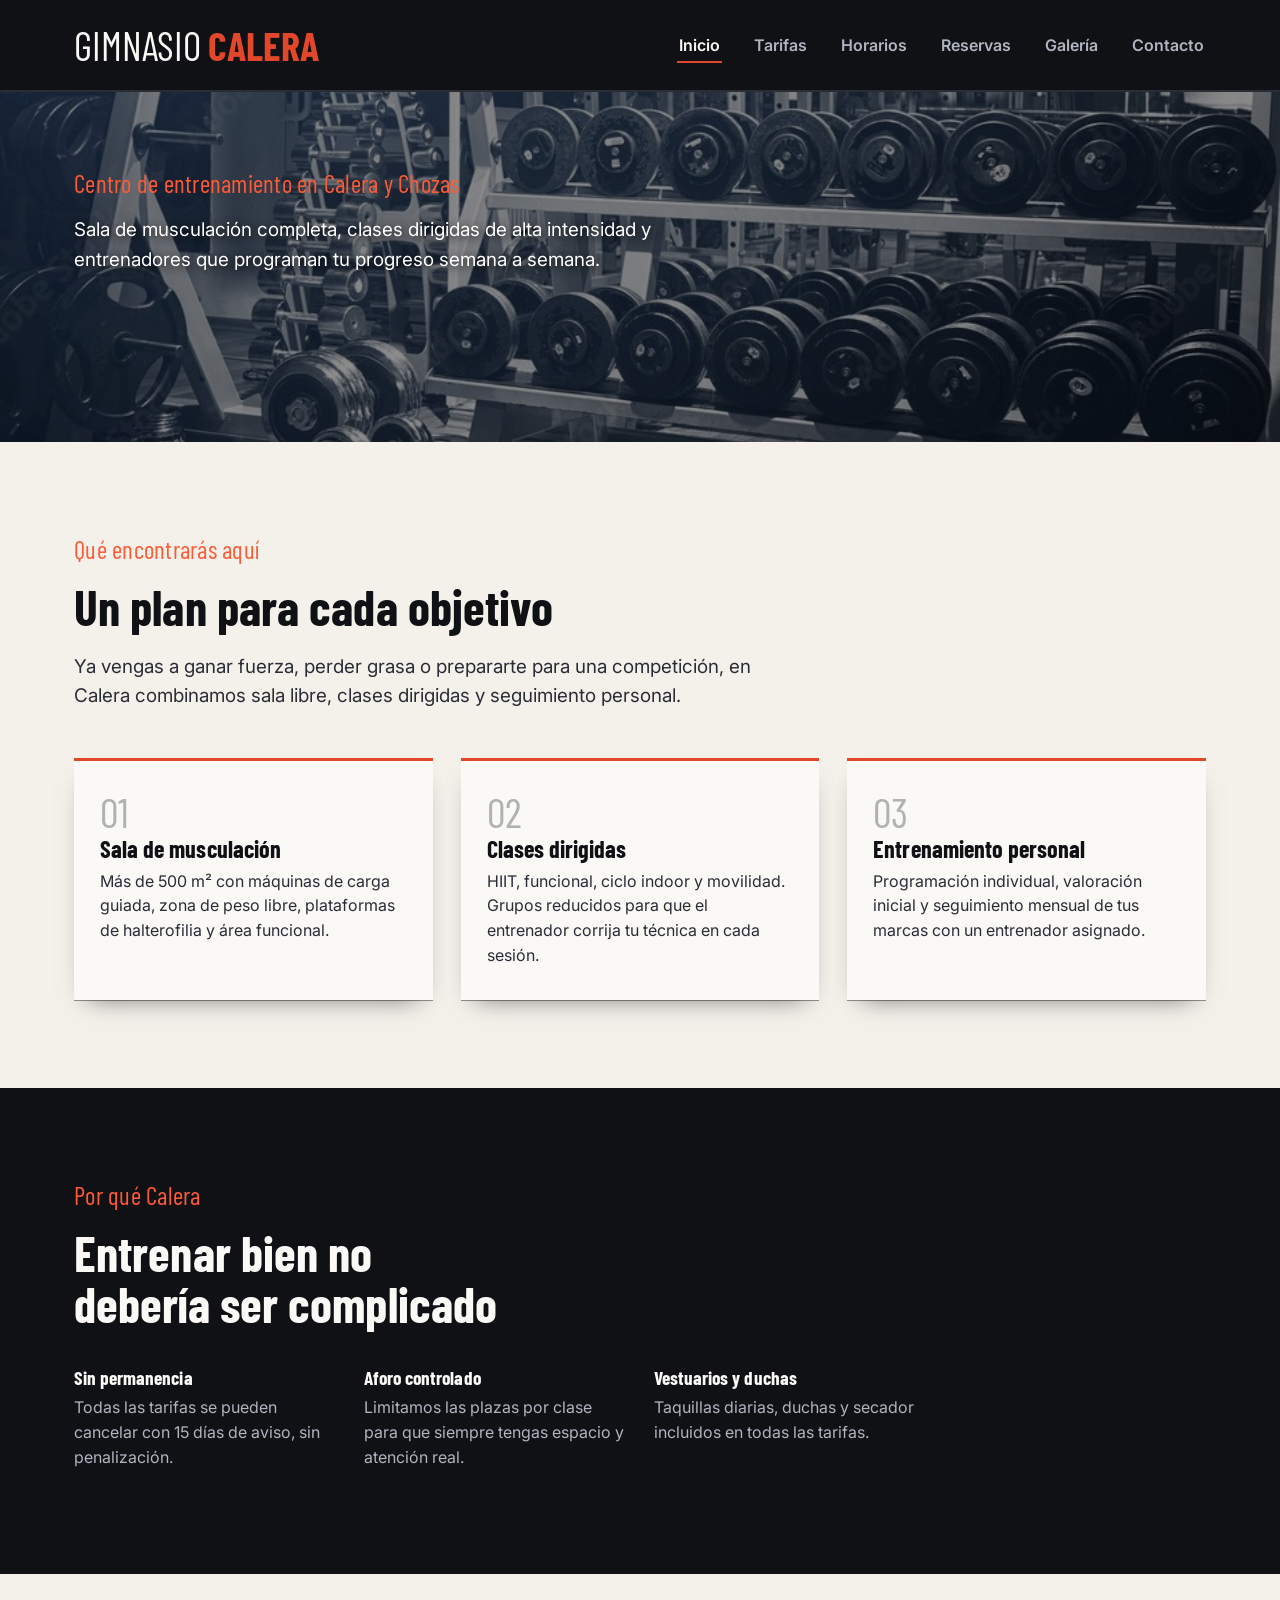
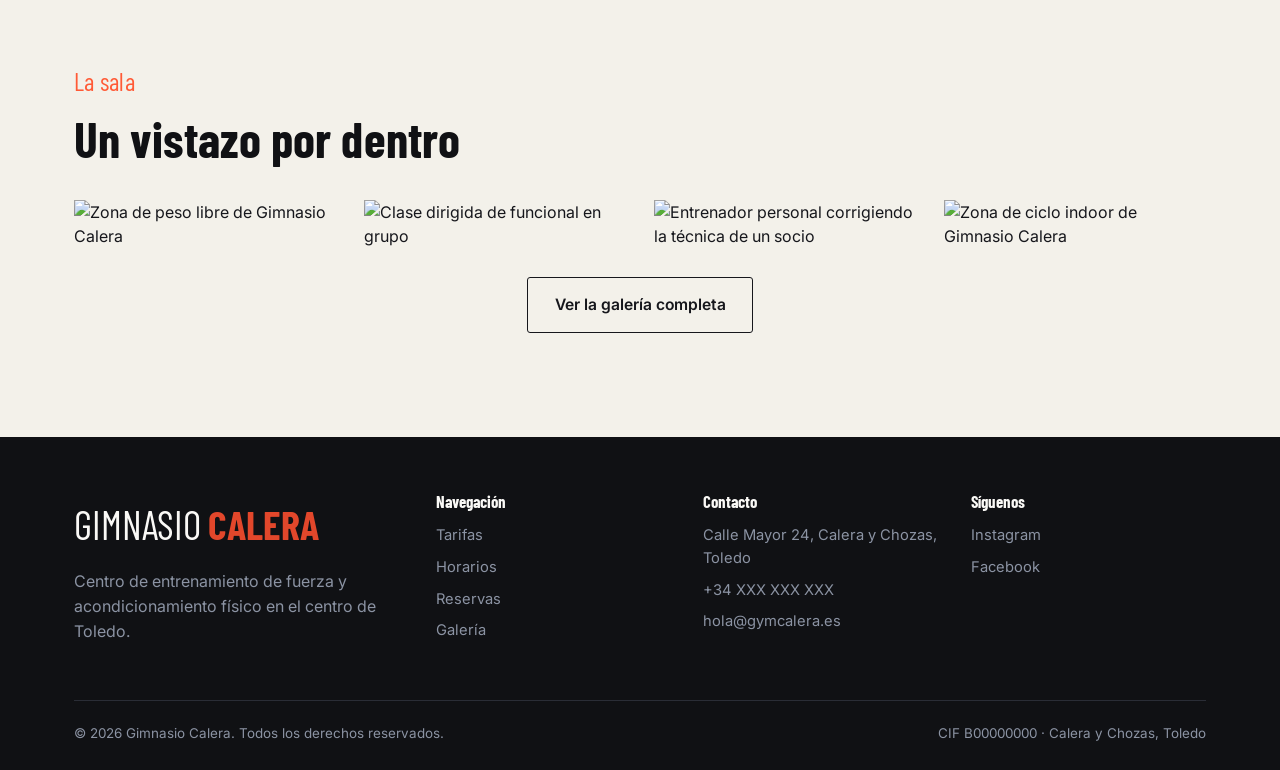
==== index.html @ 3c45aca8 "Renombrar inicio.html a index.html" ====
<!DOCTYPE html>
<html lang="es">
<head>
<meta charset="UTF-8">
<meta name="viewport" content="width=device-width, initial-scale=1.0">
<title>Gimnasio Calera Toledo</title>
<meta name="description" content="Gimnasio Calera es un centro de entrenamiento de fuerza en Toledo con clases dirigidas, sala de musculación completa y entrenadores personales. Primera clase gratis.">
<link rel="canonical" href="https://www.gymcalera.es/">

<meta property="og:type" content="website">
<meta property="og:title" content="Gimnasio Calera Toledo | Entrenamiento de fuerza y rendimiento">
<meta property="og:description" content="Sala de musculación, clases dirigidas y entrenamiento personal en el centro de Toledo. Reserva tu primera clase gratuita.">
<meta property="og:url" content="https://www.gymcalera.es/">
<meta property="og:image" content="https://www.gymcalera.es/assets/img/og-cover.jpg">
<meta property="og:locale" content="es_ES">
<meta name="twitter:card" content="summary_large_image">

<link rel="icon" href="data:image/svg+xml,<svg xmlns=%22http://www.w3.org/2000/svg%22 viewBox=%220 0 100 100%22><rect width=%22100%22 height=%22100%22 fill=%22%23101114%22/><text x=%2250%22 y=%2268%22 font-size=%2260%22 fill=%22%23e2472b%22 text-anchor=%22middle%22 font-family=%22Arial%22>C</text></svg>">

<link rel="preconnect" href="https://fonts.googleapis.com">
<link rel="preconnect" href="https://fonts.gstatic.com" crossorigin>
<link href="https://fonts.googleapis.com/css2?family=Barlow+Condensed:wght@500;600;700&family=Inter:wght@400;500;600;700&display=swap" rel="stylesheet">
<link rel="stylesheet" href="assets/css/style.css">

<script type="application/ld+json">
{
  "@context": "https://schema.org",
  "@type": "ExerciseGym",
  "name": "Gimnasio Calera",
  "image": "https://www.gymcalera.es/assets/img/og-cover.jpg",
  "url": "https://www.gymcalera.es/",
  "telephone": "+34600123456",
  "priceRange": "€€",
  "address": {
    "@type": "PostalAddress",
    "streetAddress": "Calle Mayor 24",
    "addressLocality": "Calera y Chozas",
    "addressRegion": "Toledo",
    "postalCode": "50300",
    "addressCountry": "ES"
  },
  "openingHoursSpecification": [
    { "@type": "OpeningHoursSpecification", "dayOfWeek": ["Monday","Tuesday","Wednesday","Thursday","Friday"], "opens": "07:00", "closes": "22:30" },
    { "@type": "OpeningHoursSpecification", "dayOfWeek": "Saturday", "opens": "09:00", "closes": "14:00" }
  ],
  "sameAs": [
    "https://www.instagram.com/gymcalera",
    "https://www.facebook.com/gymcalera"
  ]
}
</script>
</head>
<body>
<a class="skip-link" href="#main">Saltar al contenido</a>

<header class="site-header">
  <nav class="nav container" aria-label="Navegación principal">
    <a class="brand" href="index.html">GIMNASIO <strong>CALERA</strong></a>
    <ul class="nav-links">
      <li><a href="index.html" aria-current="page">Inicio</a></li>
      <li><a href="tarifas.html">Tarifas</a></li>
      <li><a href="horarios.html">Horarios</a></li>
      <li><a href="reservar.html">Reservas</a></li>
      <li><a href="galeria.html">Galería</a></li>
      <li><a href="contacto.html">Contacto</a></li>
    </ul>
    
  </nav>
</header>

<main id="main">

  <section class="hero">
    <div class="container">
      <div class="hero-copy">
        <span class="kicker">Centro de entrenamiento en Calera y Chozas</span>
        <p class="lede">Sala de musculación completa, clases dirigidas de alta intensidad y entrenadores que programan tu progreso semana a semana.</p>
    </div>
  </section>

  <section class="section section--bone">
    <div class="container">
      <span class="kicker">Qué encontrarás aquí</span>
      <h2>Un plan para cada objetivo</h2>
      <p class="lede" style="margin-bottom: 48px;">Ya vengas a ganar fuerza, perder grasa o prepararte para una competición, en Calera combinamos sala libre, clases dirigidas y seguimiento personal.</p>
      <div class="grid grid--3">
        <article class="service">
          <div class="num">01</div>
          <h3>Sala de musculación</h3>
          <p>Más de 500 m² con máquinas de carga guiada, zona de peso libre, plataformas de halterofilia y área funcional.</p>
        </article>
        <article class="service">
          <div class="num">02</div>
          <h3>Clases dirigidas</h3>
          <p>HIIT, funcional, ciclo indoor y movilidad. Grupos reducidos para que el entrenador corrija tu técnica en cada sesión.</p>
        </article>
        <article class="service">
          <div class="num">03</div>
          <h3>Entrenamiento personal</h3>
          <p>Programación individual, valoración inicial y seguimiento mensual de tus marcas con un entrenador asignado.</p>
        </article>
      </div>
    </div>
  </section>

  <section class="section section--dark">
    <div class="container">
      <span class="kicker">Por qué Calera</span>
      <h2 style="max-width: 20ch;">Entrenar bien no debería ser complicado</h2>
      <div class="grid grid--4" style="margin-top:40px;">
        <div>
          <h3 style="font-size:1.2rem;">Sin permanencia</h3>
          <p>Todas las tarifas se pueden cancelar con 15 días de aviso, sin penalización.</p>
        </div>
        <div>
          <h3 style="font-size:1.2rem;">Aforo controlado</h3>
          <p>Limitamos las plazas por clase para que siempre tengas espacio y atención real.</p>
        </div>
        <div>
          <h3 style="font-size:1.2rem;">Vestuarios y duchas</h3>
          <p>Taquillas diarias, duchas y secador incluidos en todas las tarifas.</p>
        </div>
      </div>
    </div>
  </section>

  <section class="section section--bone">
    <div class="container">
      <span class="kicker">La sala</span>
      <h2>Un vistazo por dentro</h2>
      <div class="grid grid--4" style="margin-top:36px;">
        <img src="https://picsum.photos/seed/calera-1/500/500" alt="Zona de peso libre de Gimnasio Calera" loading="lazy">
        <img src="https://picsum.photos/seed/calera-2/500/500" alt="Clase dirigida de funcional en grupo" loading="lazy">
        <img src="https://picsum.photos/seed/calera-3/500/500" alt="Entrenador personal corrigiendo la técnica de un socio" loading="lazy">
        <img src="https://picsum.photos/seed/calera-4/500/500" alt="Zona de ciclo indoor de Gimnasio Calera" loading="lazy">
      </div>
      <p class="center" style="margin-top:28px;"><a class="btn btn--outline" href="galeria.html">Ver la galería completa</a></p>
    </div>
  </section>

</main>

<footer class="site-footer">
  <div class="container">
    <div class="footer-grid">
      <div>
        <a class="brand" href="index.html">GIMNASIO <strong>CALERA</strong></a>
        <p style="margin-top:14px; max-width:32ch;">Centro de entrenamiento de fuerza y acondicionamiento físico en el centro de Toledo.</p>
      </div>
      <div>
        <h4>Navegación</h4>
        <ul>
          <li><a href="tarifas.html">Tarifas</a></li>
          <li><a href="horarios.html">Horarios</a></li>
          <li><a href="reservar.html">Reservas</a></li>
          <li><a href="galeria.html">Galería</a></li>
        </ul>
      </div>
      <div>
        <h4>Contacto</h4>
        <ul>
          <li>Calle Mayor 24, Calera y Chozas, Toledo</li>
          <li>+34 XXX XXX XXX</li>
          <li>hola@gymcalera.es</li>
        </ul>
      </div>
      <div>
        <h4>Síguenos</h4>
        <ul>
          <li><a href="https://www.instagram.com/gymcalera">Instagram</a></li>
          <li><a href="https://www.facebook.com/gymcalera">Facebook</a></li>
        </ul>
      </div>
    </div>
    <div class="footer-bottom">
      <span>© <span data-year>2026</span> Gimnasio Calera. Todos los derechos reservados.</span>
      <span>CIF B00000000 · Calera y Chozas, Toledo</span>
    </div>
  </div>
</footer>

<script src="assets/js/main.js"></script>
</body>
</html>
---- assets/css/style.css ----
/* ============================================================
   FORJA GYM — sistema de diseño
   Paleta: grafito + hueso + rojo-ardiente (acento único)
   Tipografía: Barlow Condensed (titulares) + Inter (cuerpo)
   ============================================================ */

:root{
  --graphite-950: #101114;
  --graphite-900: #16171c;
  --graphite-800: #1e2027;
  --graphite-700: #2a2d36;
  --graphite-600: #3a3e4a;
  --steel-400: #8b93a3;
  --steel-300: #aeb4c0;
  --bone-100: #f3f1ea;
  --bone-050: #faf9f6;
  --ember-500: #e2472b;
  --ember-600: #c93a20;
  --ember-100: #ffe4dc;

  --font-display: "Barlow Condensed", "Arial Narrow", sans-serif;
  --font-body: "Inter", -apple-system, BlinkMacSystemFont, "Segoe UI", sans-serif;

  --maxw: 1180px;
  --radius-sm: 3px;
  --radius-md: 6px;

  --shadow-card: 0 1px 0 rgba(0,0,0,.4), 0 12px 24px -14px rgba(0,0,0,.55);
}

*, *::before, *::after{ box-sizing: border-box; }
html{ scroll-behavior: smooth; }

body{
  margin: 0;
  background: var(--bone-050);
  color: var(--graphite-900);
  font-family: var(--font-body);
  font-size: 16px;
  line-height: 1.55;
  -webkit-font-smoothing: antialiased;
}

img{ max-width: 100%; display: block; }

a{ color: inherit; text-decoration: none; }

h1, h2, h3, h4{
  font-family: var(--font-display);
  font-weight: 700;
  line-height: 1.02;
  margin: 0 0 .4em;
  letter-spacing: .002em;
  color: var(--graphite-950);
}

h1{ font-size: clamp(2.8rem, 7vw, 5.4rem); }
h2{ font-size: clamp(2rem, 4.4vw, 3.1rem); }
h3{ font-size: 1.5rem; }

p{ margin: 0 0 1em; max-width: 62ch; }

.container{
  max-width: var(--maxw);
  margin-inline: auto;
  padding-inline: 24px;
}

.section{ padding: 88px 0; }
.section--tight{ padding: 56px 0; }
.section--dark{ background: var(--graphite-950); color: var(--bone-100); }
.section--dark h2, .section--dark h3{ color: var(--bone-050); }
.section--dark p{ color: var(--steel-300); }
.section--bone{ background: var(--bone-100); }

.kicker{
  display: block;
  font-family: var(--font-display);
  font-size: 1.05rem;
  color: var(--ember-500);
  margin-bottom: .5em;
  letter-spacing: .01em;
}

.lede{
  font-size: 1.18rem;
  color: var(--graphite-700);
  max-width: 58ch;
}
.section--dark .lede{ color: var(--steel-300); }

/* ---------- Botones ---------- */
.btn{
  display: inline-flex;
  align-items: center;
  gap: .5em;
  font-family: var(--font-body);
  font-weight: 600;
  font-size: .98rem;
  padding: .95em 1.7em;
  border-radius: var(--radius-sm);
  border: 1.5px solid transparent;
  cursor: pointer;
  transition: background-color .15s ease, color .15s ease, border-color .15s ease, transform .1s ease;
}
.btn:active{ transform: translateY(1px); }

.btn--primary{
  background: var(--ember-500);
  color: var(--bone-050);
}
.btn--primary:hover{ background: var(--ember-600); }

.btn--outline{
  background: transparent;
  border-color: currentColor;
  color: inherit;
}
.btn--outline:hover{ background: rgba(255,255,255,.06); }

.section--bone .btn--outline,
body:not(.section--dark) .btn--outline{
  border-color: var(--graphite-900);
}
.section--bone .btn--outline:hover{ background: rgba(16,17,20,.06); }

.btn--block{ width: 100%; justify-content: center; }

/* ---------- Header / nav ---------- */
.site-header{
  position: sticky;
  top: 0;
  z-index: 50;
  background: var(--graphite-950);
  border-bottom: 2px solid var(--graphite-700);
}

.nav{
  display: flex;
  align-items: center;
  justify-content: space-between;
  padding-block: 14px;
}

.brand{
  font-family: var(--font-display);
  font-size: 2.5rem;
  color: var(--bone-050);
  display: flex;
  align-items: baseline;
  gap: .18em;
}
.brand strong{ color: var(--ember-500); }

.nav-links{
  display: flex;
  gap: 30px;
  list-style: none;
  margin: 0;
  padding: 0;
}

.nav-links a{
  color: var(--steel-300);
  font-weight: 600;
  font-size: 1rem;
  padding: 6px 2px;
  border-bottom: 2px solid transparent;
  transition: color .15s ease, border-color .15s ease;
}
.nav-links a:hover,
.nav-links a[aria-current="page"]{
  color: var(--bone-050);
  border-color: var(--ember-500);
}

.nav-cta{ display: flex; align-items: center; gap: 18px; }

.nav-toggle{
  display: none;
  background: none;
  border: none;
  color: var(--bone-050);
  font-size: 1.6rem;
  cursor: pointer;
  padding: 4px 8px;
}

@media (max-width: 860px){
  .nav-toggle{ display: block; }
  .nav-links{
    position: absolute;
    inset-inline: 0;
    top: 100%;
    flex-direction: column;
    background: var(--graphite-950);
    border-bottom: 1px solid var(--graphite-700);
    padding: 10px 24px 24px;
    gap: 4px;
    display: none;
  }
  .nav-links.is-open{ display: flex; }
  .nav-links a{ display: block; padding: 12px 0; border-bottom: 1px solid var(--graphite-800); }
  .nav-cta .btn--outline{ display: none; }
}

/* ---------- Hero ---------- */
.hero{
  background:
    linear-gradient(rgba(0,0,0,.45), rgba(0,0,0,.45)),
    url('../images/sala.jpg');
    background-size: 100% auto;
    background-position: center center;
    background-repeat: no-repeat;
    min-height: 350px;
}

.hero .container{
  display: grid;
  grid-template-columns: 1.15fr .85fr;
  gap: 40px;
  align-items: end;
  padding-top: 72px;
  padding-bottom: 0;
}

.hero-copy{ padding-bottom: 64px; }

.hero-copy .lede{ color: #ffffff; margin-bottom: 1.6em; text-shadow: 2px 2px 8px rgba(0,0,0,0.8);
 }

 .kicker{
  color: #ff5a36;
  font-size: 25px;
}
.hero-actions{ display: flex; gap: 14px; flex-wrap: wrap; margin-bottom: 2.4em; }

.hero-stats{
  display: flex;
  gap: 34px;
  flex-wrap: wrap;
  border-top: 1px solid var(--graphite-700);
  padding-top: 26px;
}
.hero-stat b{
  display: block;
  font-family: var(--font-display);
  font-size: 2.2rem;
  color: var(--ember-500);
  line-height: 1;
}
.hero-stat span{ color: var(--steel-400); font-size: .88rem; }

.hero-media{
  align-self: stretch;
  position: relative;
  min-height: 380px;
}
.hero-media img{
  height: 100%;
  width: 100%;
  object-fit: cover;
  filter: grayscale(.15) contrast(1.05);
}
.hero-media::after{
  content: "";
  position: absolute;
  inset: 0;
  background: linear-gradient(180deg, transparent 55%, var(--graphite-950) 100%);
}

@media (max-width: 900px){
  .hero .container{ grid-template-columns: 1fr; padding-top: 44px; }
  .hero-media{ min-height: 280px; order: -1; }
}

/* ---------- Page hero (páginas internas) ---------- */
.page-hero{
  background: var(--graphite-950);
  color: var(--bone-050);
  padding: 64px 0 48px;
}
.page-hero .lede{ color: var(--steel-300); }
.breadcrumb{
  color: var(--steel-400);
  font-size: .88rem;
  margin-bottom: 18px;
}
.breadcrumb a{ color: var(--steel-300); }
.breadcrumb a:hover{ color: var(--bone-050); }

/* ---------- Grids genéricos ---------- */
.grid{ display: grid; gap: 28px; }
.grid--3{ grid-template-columns: repeat(3, 1fr); }
.grid--2{ grid-template-columns: repeat(2, 1fr); }
.grid--4{ grid-template-columns: repeat(4, 1fr); }

@media (max-width: 900px){
  .grid--3, .grid--4{ grid-template-columns: repeat(2, 1fr); }
}
@media (max-width: 620px){
  .grid--2, .grid--3, .grid--4{ grid-template-columns: 1fr; }
}

/* ---------- Servicios (home) ---------- */
.service{
  border-top: 3px solid var(--ember-500);
  background: var(--bone-050);
  padding: 30px 26px 32px;
  box-shadow: var(--shadow-card);
}
.service h3{ margin-bottom: .3em; }
.service p{ color: var(--graphite-700); margin-bottom: 0; }
.service .num{
  font-family: var(--font-display);
  font-size: 2.6rem;
  color: var(--graphite-700);
  opacity: .35;
  line-height: 1;
  margin-bottom: .1em;
}

/* ---------- Tarifas ---------- */
.plans{ align-items: stretch; }
.plan{
  display: flex;
  flex-direction: column;
  background: var(--bone-050);
  border: 1px solid var(--graphite-700);
  padding: 34px 30px;
  position: relative;
}
.plan--featured{
  background: var(--graphite-950);
  color: var(--bone-050);
  border-color: var(--graphite-950);
}
.plan--featured .plan-price small{ color: var(--steel-300); }
.plan--featured .plan-desc{ color: var(--steel-300); }
.plan--featured ul li{ border-color: var(--graphite-700); }

.plan-flag{
  position: absolute;
  top: 0; right: 30px;
  transform: translateY(-50%);
  background: var(--ember-500);
  color: var(--bone-050);
  font-size: .78rem;
  font-weight: 700;
  padding: 5px 12px;
  border-radius: 2px;
}

.plan-name{ font-family: var(--font-display); font-size: 1.5rem; margin-bottom: .1em; }
.plan-desc{ color: var(--graphite-700); font-size: .94rem; margin-bottom: 1.2em; }

.plan-price{ margin-bottom: 1.4em; }
.plan-price b{ font-family: var(--font-display); font-size: 3rem; line-height: 1; }
.plan-price small{ color: var(--graphite-700); font-size: .95rem; }

.plan ul{ list-style: none; margin: 0 0 2em; padding: 0; flex-grow: 1; }
.plan li{
  padding: 11px 0;
  border-bottom: 1px solid var(--graphite-700);
  font-size: .96rem;
  display: flex;
  gap: .6em;
}
.plan li::before{ content: "+"; color: var(--ember-500); font-weight: 700; }
.plan li.is-off{ opacity: .4; }
.plan li.is-off::before{ content: "–"; color: var(--steel-400); }

.plans-note{
  text-align: center;
  color: var(--graphite-700);
  margin-top: 34px;
  font-size: .95rem;
}

/* ---------- Horarios ---------- */
.timetable-wrap{ overflow-x: auto; box-shadow: var(--shadow-card); }
.timetable{
  width: 100%;
  border-collapse: collapse;
  min-width: 760px;
  background: var(--bone-050);
}
.timetable caption{ text-align: left; padding: 14px 18px; font-weight: 600; }
.timetable th, .timetable td{
  border: 1px solid var(--graphite-700);
  padding: 14px 12px;
  text-align: left;
  font-size: .92rem;
  vertical-align: top;
}
.timetable thead th{
  background: var(--graphite-950);
  color: var(--bone-050);
  font-family: var(--font-display);
  font-size: 1.05rem;
  font-weight: 600;
}
.timetable tbody th{
  background: var(--bone-100);
  font-weight: 700;
  white-space: nowrap;
}
.timetable td b{ display: block; color: var(--graphite-950); }
.timetable td span{ color: var(--graphite-700); font-size: .85rem; }
.timetable td.empty{ color: var(--steel-400); }

.hours-cards{ margin-top: 46px; }
.hours-card{
  background: var(--graphite-950);
  color: var(--bone-100);
  padding: 26px 28px;
}
.hours-card h3{ color: var(--bone-050); font-size: 1.25rem; }
.hours-card ul{ list-style: none; margin: 0; padding: 0; }
.hours-card li{
  display: flex;
  justify-content: space-between;
  padding: 9px 0;
  border-bottom: 1px solid var(--graphite-700);
  font-size: .95rem;
}
.hours-card li:last-child{ border-bottom: none; }

/* ---------- Galería ---------- */
.gallery{
  display: grid;
  grid-template-columns: repeat(4, 1fr);
  grid-auto-rows: 220px;
  gap: 10px;
}
.gallery figure{
  margin: 0;
  position: relative;
  overflow: hidden;
  background: var(--graphite-800);
}
.gallery img{
  width: 100%; height: 100%; object-fit: cover;
  transition: transform .5s ease;
}
.gallery a:hover img{ transform: scale(1.06); }
.gallery figcaption{
  position: absolute; left: 0; right: 0; bottom: 0;
  padding: 10px 12px;
  font-size: .82rem;
  color: var(--bone-050);
  background: linear-gradient(0deg, rgba(16,17,20,.85), transparent);
}
.gallery .span-2{ grid-column: span 2; }
.gallery .span-2r{ grid-row: span 2; }

@media (max-width: 900px){
  .gallery{ grid-template-columns: repeat(2, 1fr); }
  .gallery .span-2{ grid-column: span 2; }
}
@media (max-width: 560px){
  .gallery{ grid-template-columns: 1fr; grid-auto-rows: 240px; }
  .gallery .span-2{ grid-column: span 1; }
}

.lightbox{
  position: fixed; inset: 0;
  background: rgba(16,17,20,.94);
  display: none;
  align-items: center;
  justify-content: center;
  z-index: 200;
  padding: 40px;
}
.lightbox.is-open{ display: flex; }
.lightbox img{ max-height: 86vh; max-width: 100%; box-shadow: 0 30px 60px rgba(0,0,0,.5); }
.lightbox-caption{ position: absolute; bottom: 26px; left: 0; right: 0; text-align: center; color: var(--bone-100); font-size: .95rem; }
.lightbox-close{
  position: absolute; top: 22px; right: 28px;
  background: none; border: 1.5px solid var(--bone-100);
  color: var(--bone-100); width: 42px; height: 42px;
  border-radius: 50%; font-size: 1.3rem; cursor: pointer;
}

/* ---------- Formulario de contacto ---------- */
.contact-layout{
  display: grid;
  grid-template-columns: 1fr 1fr;
  gap: 50px;
  align-items: start;
}
@media (max-width: 860px){ .contact-layout{ grid-template-columns: 1fr; } }

.field{ margin-bottom: 20px; }
.field label{
  display: block;
  font-weight: 600;
  font-size: .92rem;
  margin-bottom: 6px;
}
.field input,
.field select,
.field textarea{
  width: 100%;
  padding: .85em 1em;
  font-family: var(--font-body);
  font-size: .98rem;
  border: 1.5px solid var(--graphite-700);
  border-radius: var(--radius-sm);
  background: var(--bone-050);
  color: var(--graphite-950);
}
.field input:focus,
.field select:focus,
.field textarea:focus{
  outline: none;
  border-color: var(--ember-500);
  box-shadow: 0 0 0 3px var(--ember-100);
}
.field textarea{ resize: vertical; min-height: 130px; }
.field-row{ display: grid; grid-template-columns: 1fr 1fr; gap: 16px; }
@media (max-width: 520px){ .field-row{ grid-template-columns: 1fr; } }
.field-error{ color: var(--ember-600); font-size: .82rem; margin-top: 4px; display: none; }
.field.has-error input,
.field.has-error textarea,
.field.has-error select{ border-color: var(--ember-600); }
.field.has-error .field-error{ display: block; }

.form-status{
  margin-top: 18px;
  padding: 14px 16px;
  border-radius: var(--radius-sm);
  font-size: .92rem;
  display: none;
}
.form-status.is-success{ display: block; background: #e6f4ea; color: #1e5c33; }
.form-status.is-error{ display: block; background: var(--ember-100); color: var(--ember-600); }

.contact-info{
  background: var(--graphite-950);
  color: var(--bone-100);
  padding: 34px 32px;
}
.contact-info h3{ color: var(--bone-050); }
.contact-info ul{ list-style: none; margin: 0 0 26px; padding: 0; }
.contact-info li{ padding: 10px 0; border-bottom: 1px solid var(--graphite-700); font-size: .95rem; }
.contact-info li:last-child{ border-bottom: none; }
.contact-info li b{ display: block; color: var(--bone-050); font-size: .82rem; text-transform: uppercase; letter-spacing: .04em; margin-bottom: 2px; }
.map-frame{ border: 0; width: 100%; height: 220px; filter: grayscale(.3) contrast(1.05); }

/* ---------- CTA banda final ---------- */
.cta-band{
  background: var(--ember-500);
  color: var(--bone-050);
  text-align: center;
}
.cta-band h2{ color: var(--bone-050); }
.cta-band .lede{ color: rgba(255,255,255,.9); margin-inline: auto; }
.cta-band .btn--outline{ border-color: var(--bone-050); }
.cta-band .btn--outline:hover{ background: rgba(255,255,255,.15); }

/* ---------- Footer ---------- */
.site-footer{
  background: var(--graphite-950);
  color: var(--steel-400);
  padding: 56px 0 26px;
}
.footer-grid{
  display: grid;
  grid-template-columns: 1.4fr 1fr 1fr 1fr;
  gap: 32px;
  margin-bottom: 40px;
}
@media (max-width: 780px){ .footer-grid{ grid-template-columns: repeat(2, 1fr); } }
.footer-grid h4{ color: var(--bone-050); font-size: 1.05rem; margin-bottom: .8em; }
.footer-grid ul{ list-style: none; margin: 0; padding: 0; }
.footer-grid li{ margin-bottom: 9px; font-size: .92rem; }
.footer-grid a:hover{ color: var(--bone-050); }
.footer-bottom{
  border-top: 1px solid var(--graphite-700);
  padding-top: 22px;
  display: flex;
  justify-content: space-between;
  flex-wrap: wrap;
  gap: 10px;
  font-size: .84rem;
}

/* ---------- Utilidades ---------- */
.center{ text-align: center; margin-inline: auto; }
.mb-0{ margin-bottom: 0; }
.visually-hidden{
  position: absolute; width: 1px; height: 1px;
  overflow: hidden; clip: rect(0 0 0 0); white-space: nowrap;
}
.skip-link{
  position: absolute; left: 10px; top: -50px;
  background: var(--ember-500); color: var(--bone-050);
  padding: 10px 16px; z-index: 999; transition: top .15s ease;
}
.skip-link:focus{ top: 10px; }

@media (prefers-reduced-motion: reduce){
  *{ animation: none !important; transition: none !important; scroll-behavior: auto !important; }
}

:focus-visible{ outline: 3px solid var(--ember-500); outline-offset: 2px; }
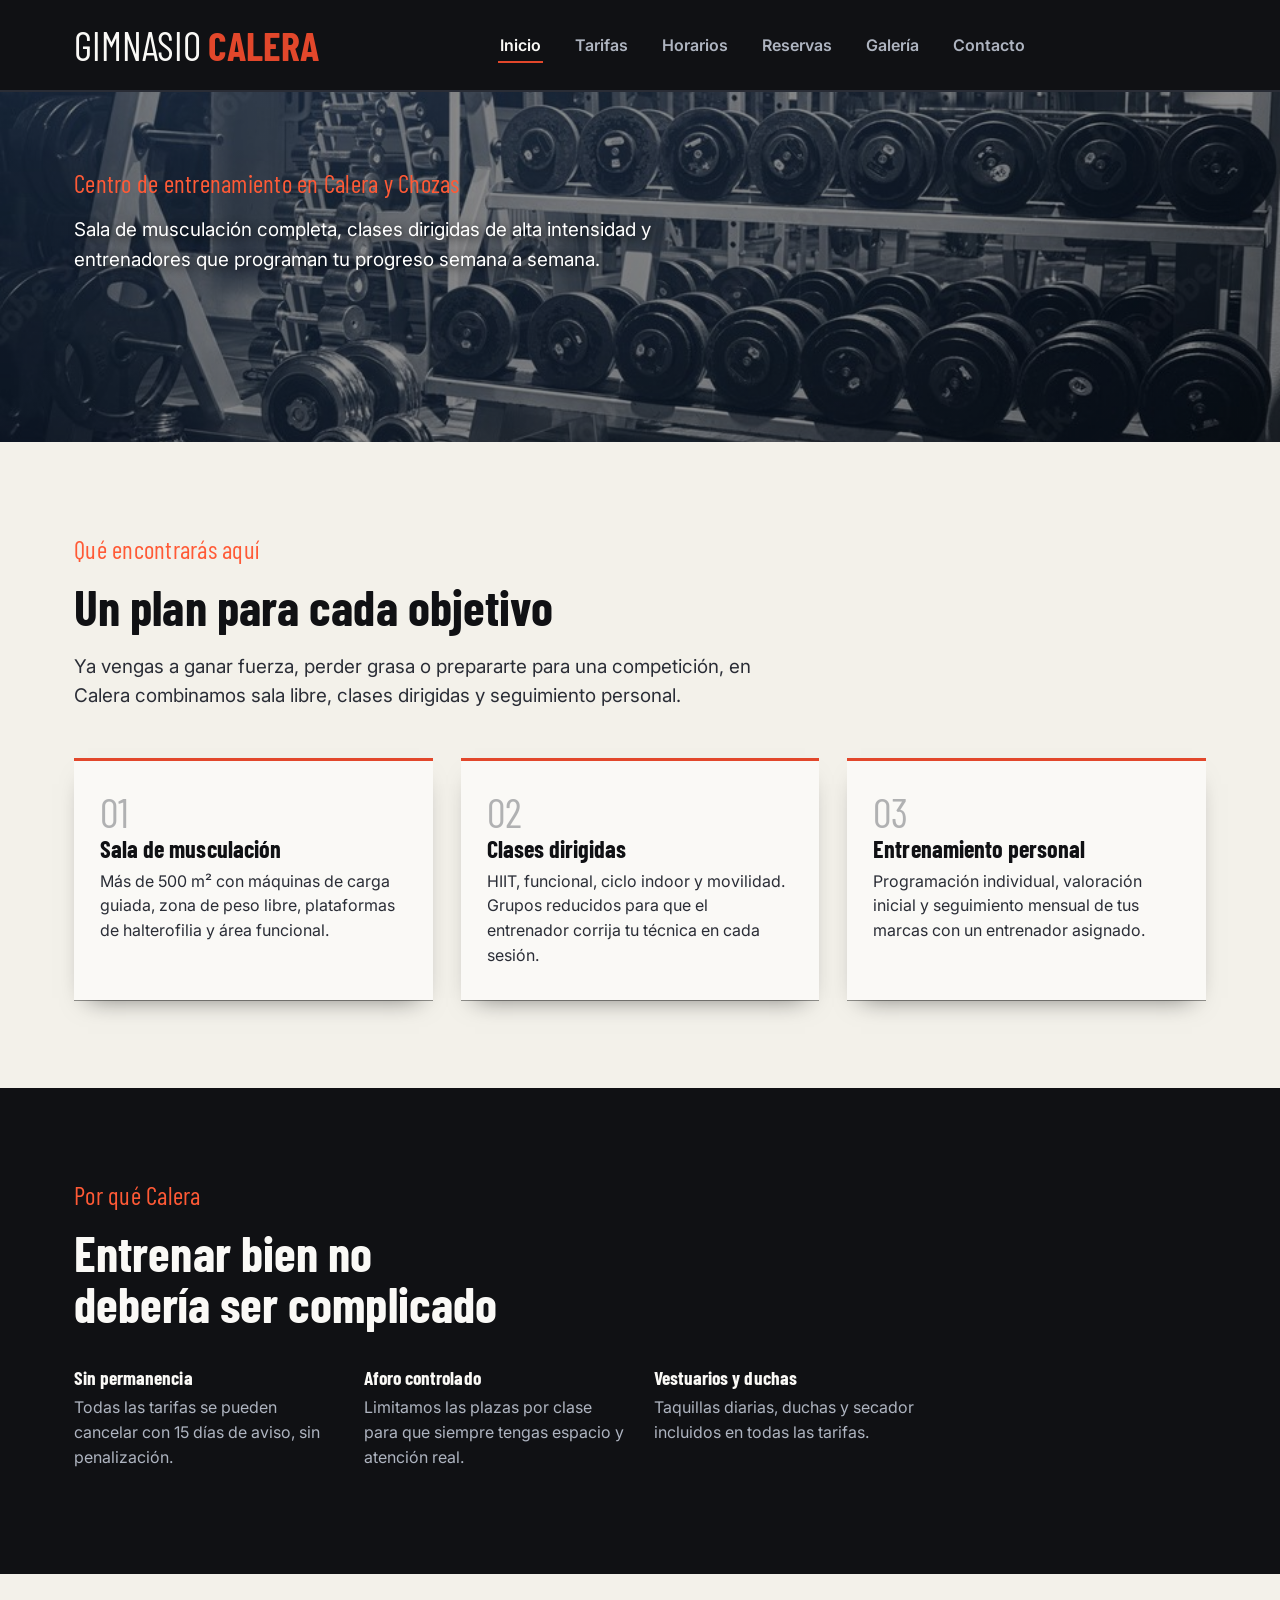
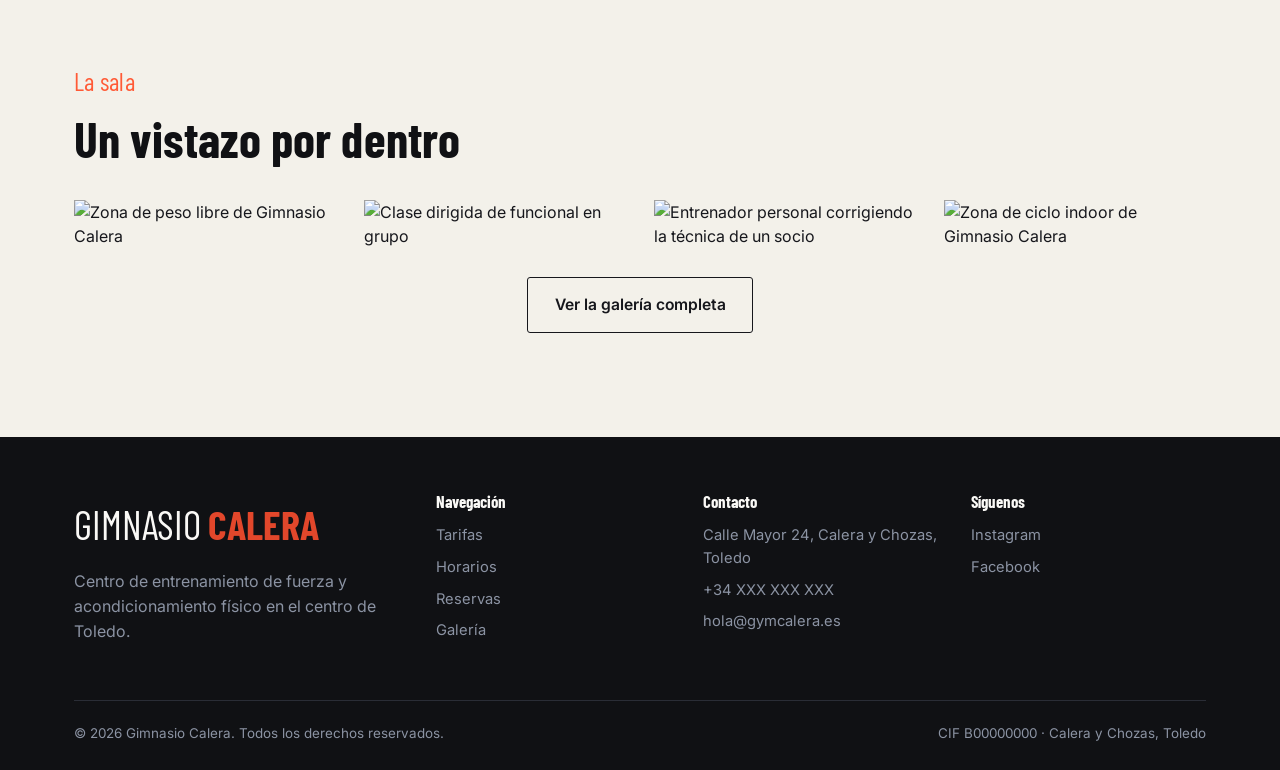
==== commit 51b0995b: "Actualización de mi web local" ====
--- a/index.html
+++ b/index.html
@@ -64,7 +64,9 @@
       <li><a href="galeria.html">Galería</a></li>
       <li><a href="contacto.html">Contacto</a></li>
     </ul>
-    
+   <div class="nav-cta">
+      <button class="nav-toggle" aria-label="Abrir menú" aria-expanded="false">☰</button>
+    </div>  
   </nav>
 </header>
 
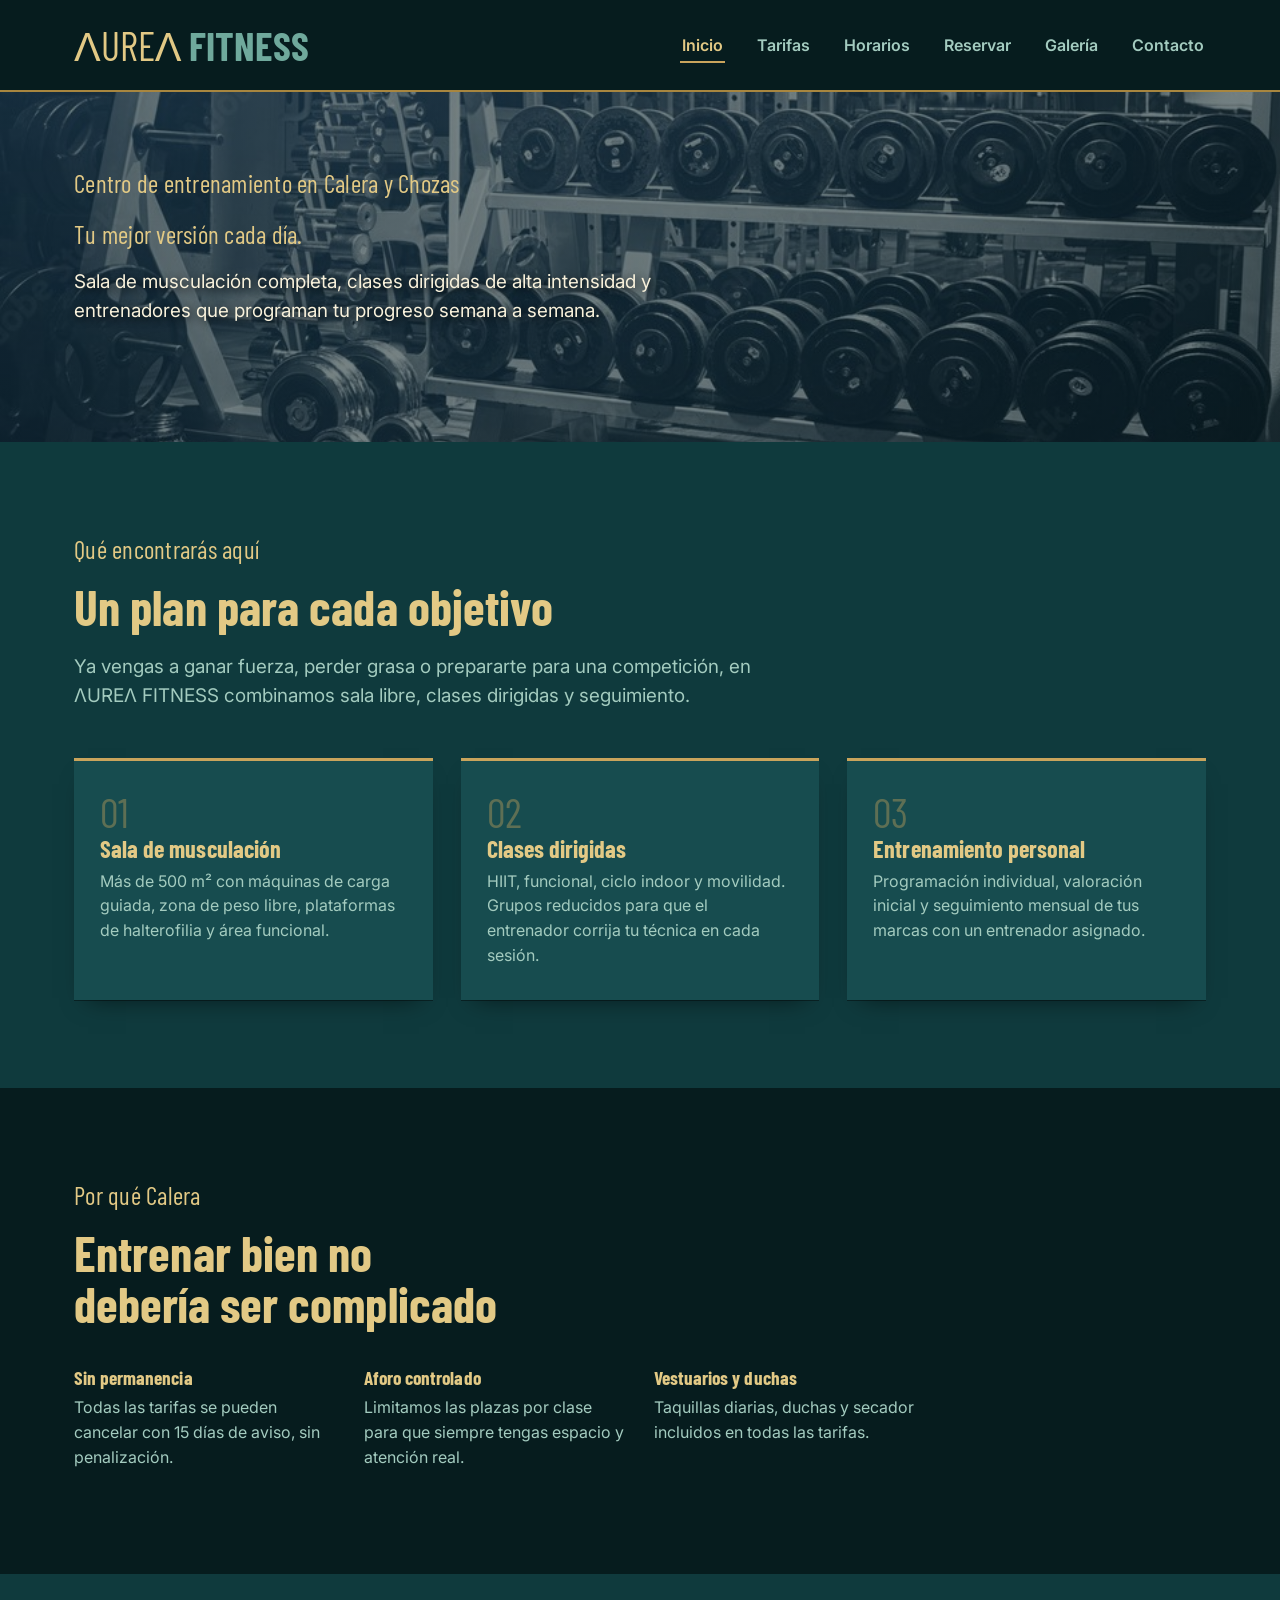
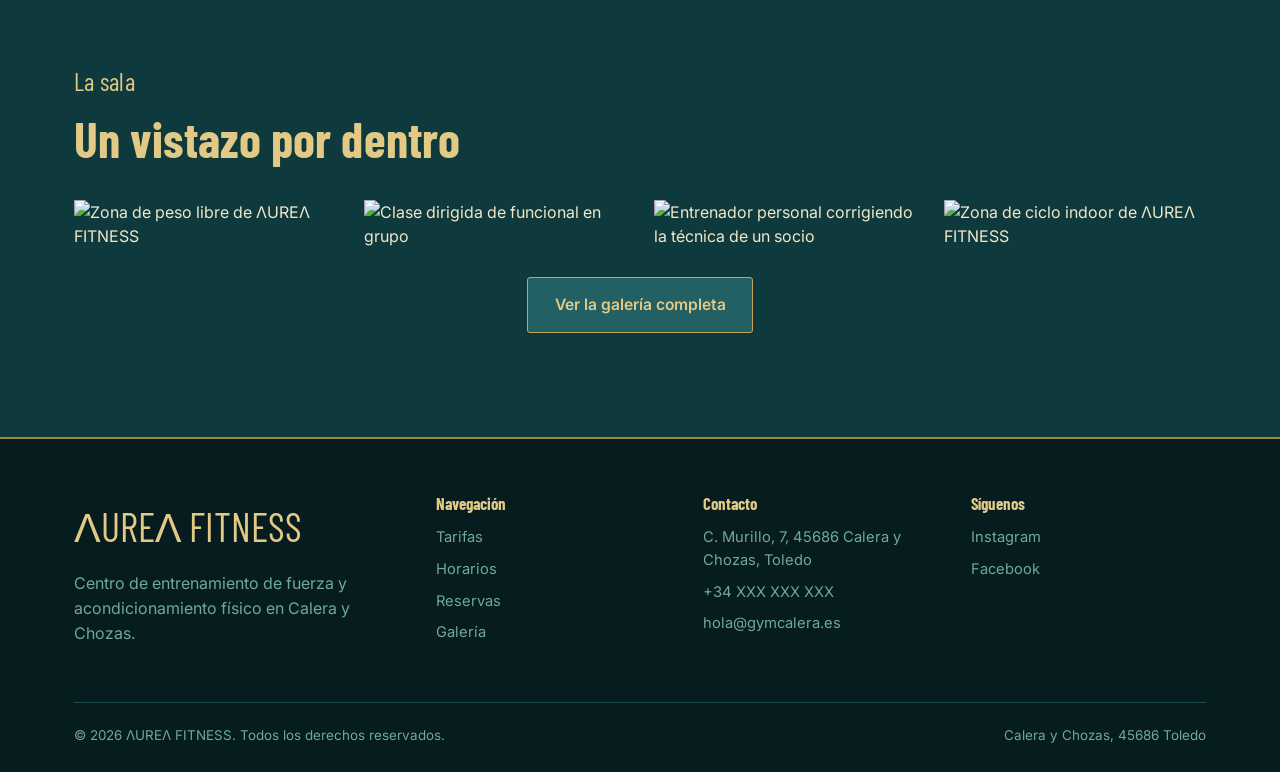
==== commit 7129df02: "Actualización completa de la web" ====
--- a/index.html
+++ b/index.html
@@ -3,13 +3,13 @@
 <head>
 <meta charset="UTF-8">
 <meta name="viewport" content="width=device-width, initial-scale=1.0">
-<title>Gimnasio Calera Toledo</title>
-<meta name="description" content="Gimnasio Calera es un centro de entrenamiento de fuerza en Toledo con clases dirigidas, sala de musculación completa y entrenadores personales. Primera clase gratis.">
+<title>AUREA FITNESS</title>
+<meta name="description" content="ΛUREΛ FITNESS es un centro de entrenamiento de fuerza en Toledo con clases dirigidas, sala de musculación completa y entrenadores personales.">
 <link rel="canonical" href="https://www.gymcalera.es/">
 
 <meta property="og:type" content="website">
-<meta property="og:title" content="Gimnasio Calera Toledo | Entrenamiento de fuerza y rendimiento">
-<meta property="og:description" content="Sala de musculación, clases dirigidas y entrenamiento personal en el centro de Toledo. Reserva tu primera clase gratuita.">
+<meta property="og:title" content="ΛUREΛ FITNESS Toledo | Entrenamiento de fuerza y rendimiento">
+<meta property="og:description" content="Sala de musculación, clases dirigidas y entrenamiento personal en el centro de Toledo.">
 <meta property="og:url" content="https://www.gymcalera.es/">
 <meta property="og:image" content="https://www.gymcalera.es/assets/img/og-cover.jpg">
 <meta property="og:locale" content="es_ES">
@@ -26,17 +26,17 @@
 {
   "@context": "https://schema.org",
   "@type": "ExerciseGym",
-  "name": "Gimnasio Calera",
+  "name": "ΛUREΛ FITNESS",
   "image": "https://www.gymcalera.es/assets/img/og-cover.jpg",
   "url": "https://www.gymcalera.es/",
   "telephone": "+34600123456",
   "priceRange": "€€",
   "address": {
     "@type": "PostalAddress",
-    "streetAddress": "Calle Mayor 24",
+    "streetAddress": "C. Murillo, 7",
     "addressLocality": "Calera y Chozas",
     "addressRegion": "Toledo",
-    "postalCode": "50300",
+    "postalCode": "45686",
     "addressCountry": "ES"
   },
   "openingHoursSpecification": [
@@ -55,12 +55,12 @@
 
 <header class="site-header">
   <nav class="nav container" aria-label="Navegación principal">
-    <a class="brand" href="index.html">GIMNASIO <strong>CALERA</strong></a>
+    <a class="brand" href="index.html">ΛUREΛ <strong>FITNESS</strong></a>
     <ul class="nav-links">
       <li><a href="index.html" aria-current="page">Inicio</a></li>
       <li><a href="tarifas.html">Tarifas</a></li>
       <li><a href="horarios.html">Horarios</a></li>
-      <li><a href="reservar.html">Reservas</a></li>
+      <li><a href="reservar.html">Reservar</a></li>
       <li><a href="galeria.html">Galería</a></li>
       <li><a href="contacto.html">Contacto</a></li>
     </ul>
@@ -76,6 +76,7 @@
     <div class="container">
       <div class="hero-copy">
         <span class="kicker">Centro de entrenamiento en Calera y Chozas</span>
+        <span class="kicker">Tu mejor versión cada día.</span>
         <p class="lede">Sala de musculación completa, clases dirigidas de alta intensidad y entrenadores que programan tu progreso semana a semana.</p>
     </div>
   </section>
@@ -84,7 +85,7 @@
     <div class="container">
       <span class="kicker">Qué encontrarás aquí</span>
       <h2>Un plan para cada objetivo</h2>
-      <p class="lede" style="margin-bottom: 48px;">Ya vengas a ganar fuerza, perder grasa o prepararte para una competición, en Calera combinamos sala libre, clases dirigidas y seguimiento personal.</p>
+      <p class="lede" style="margin-bottom: 48px;">Ya vengas a ganar fuerza, perder grasa o prepararte para una competición, en ΛUREΛ FITNESS combinamos sala libre, clases dirigidas y seguimiento.</p>
       <div class="grid grid--3">
         <article class="service">
           <div class="num">01</div>
@@ -131,12 +132,12 @@
       <span class="kicker">La sala</span>
       <h2>Un vistazo por dentro</h2>
       <div class="grid grid--4" style="margin-top:36px;">
-        <img src="https://picsum.photos/seed/calera-1/500/500" alt="Zona de peso libre de Gimnasio Calera" loading="lazy">
+        <img src="https://picsum.photos/seed/calera-1/500/500" alt="Zona de peso libre de ΛUREΛ FITNESS" loading="lazy">
         <img src="https://picsum.photos/seed/calera-2/500/500" alt="Clase dirigida de funcional en grupo" loading="lazy">
         <img src="https://picsum.photos/seed/calera-3/500/500" alt="Entrenador personal corrigiendo la técnica de un socio" loading="lazy">
-        <img src="https://picsum.photos/seed/calera-4/500/500" alt="Zona de ciclo indoor de Gimnasio Calera" loading="lazy">
+        <img src="https://picsum.photos/seed/calera-4/500/500" alt="Zona de ciclo indoor de ΛUREΛ FITNESS" loading="lazy">
       </div>
-      <p class="center" style="margin-top:28px;"><a class="btn btn--outline" href="galeria.html">Ver la galería completa</a></p>
+      <p class="center" style="margin-top:28px;" ><a class="btn btn--outline btn--galeria" href="galeria.html">Ver la galería completa</a></p>
     </div>
   </section>
 
@@ -146,8 +147,8 @@
   <div class="container">
     <div class="footer-grid">
       <div>
-        <a class="brand" href="index.html">GIMNASIO <strong>CALERA</strong></a>
-        <p style="margin-top:14px; max-width:32ch;">Centro de entrenamiento de fuerza y acondicionamiento físico en el centro de Toledo.</p>
+        <a class="brand" href="index.html">ΛUREΛ FITNESS</a>
+        <p style="margin-top:14px; max-width:32ch;">Centro de entrenamiento de fuerza y acondicionamiento físico en Calera y Chozas.</p>
       </div>
       <div>
         <h4>Navegación</h4>
@@ -161,9 +162,9 @@
       <div>
         <h4>Contacto</h4>
         <ul>
-          <li>Calle Mayor 24, Calera y Chozas, Toledo</li>
+          <li>C. Murillo, 7, 45686 Calera y Chozas, Toledo</li>
           <li>+34 XXX XXX XXX</li>
-          <li>hola@gymcalera.es</li>
+          <li><a href="mailto:hola@gymcalera.es">hola@gymcalera.es</a></li>
         </ul>
       </div>
       <div>
@@ -175,8 +176,8 @@
       </div>
     </div>
     <div class="footer-bottom">
-      <span>© <span data-year>2026</span> Gimnasio Calera. Todos los derechos reservados.</span>
-      <span>CIF B00000000 · Calera y Chozas, Toledo</span>
+      <span>© <span data-year>2026</span> ΛUREΛ FITNESS. Todos los derechos reservados.</span>
+      <span>Calera y Chozas, 45686 Toledo</span>
     </div>
   </div>
 </footer>
--- a/assets/css/style.css
+++ b/assets/css/style.css
@@ -1,22 +1,36 @@
 /* ============================================================
-   FORJA GYM — sistema de diseño
-   Paleta: grafito + hueso + rojo-ardiente (acento único)
+   ΛUREΛ FITNESS — sistema de diseño
+   Paleta (sacada del cartel): verde azulado profundo + oro + pátina turquesa
    Tipografía: Barlow Condensed (titulares) + Inter (cuerpo)
    ============================================================ */
 
 :root{
-  --graphite-950: #101114;
-  --graphite-900: #16171c;
-  --graphite-800: #1e2027;
-  --graphite-700: #2a2d36;
-  --graphite-600: #3a3e4a;
-  --steel-400: #8b93a3;
-  --steel-300: #aeb4c0;
-  --bone-100: #f3f1ea;
-  --bone-050: #faf9f6;
-  --ember-500: #e2472b;
-  --ember-600: #c93a20;
-  --ember-100: #ffe4dc;
+  /* Fondos: verde azulado profundo del cartel */
+  --teal-950: #061c1e;
+  --teal-900: #0a2a2d;
+  --teal-800: #0f3a3d;
+  --teal-700: #174c4f;
+  --teal-600: #226064;
+
+  /* Pátina turquesa (el verde envejecido de los marcos y el logo) */
+  --patina-400: #6fa99c;
+  --patina-300: #a3cbbf;
+
+  /* Oro del cartel */
+  --gold-600: #a8863f;
+  --gold-500: #c9a45c;
+  --gold-300: #e2c985;
+  --gold-200: #ecdcab;
+
+  /* Texto crema */
+  --cream-100: #f1e7c8;
+  --cream-050: #f8f1db;
+
+  /* Estados (error / éxito) */
+  --error-fg: #f0a090;
+  --error-bg: rgba(224,120,100,.15);
+  --ok-fg: var(--patina-300);
+  --ok-bg: rgba(111,169,156,.18);
 
   --font-display: "Barlow Condensed", "Arial Narrow", sans-serif;
   --font-body: "Inter", -apple-system, BlinkMacSystemFont, "Segoe UI", sans-serif;
@@ -25,7 +39,9 @@
   --radius-sm: 3px;
   --radius-md: 6px;
 
-  --shadow-card: 0 1px 0 rgba(0,0,0,.4), 0 12px 24px -14px rgba(0,0,0,.55);
+  --shadow-card: 0 1px 0 rgba(0,0,0,.4), 0 12px 24px -14px rgba(0,0,0,.6);
+
+  color-scheme: dark;
 }
 
 *, *::before, *::after{ box-sizing: border-box; }
@@ -33,8 +49,8 @@
 
 body{
   margin: 0;
-  background: var(--bone-050);
-  color: var(--graphite-900);
+  background: var(--teal-900);
+  color: var(--cream-100);
   font-family: var(--font-body);
   font-size: 16px;
   line-height: 1.55;
@@ -51,7 +67,7 @@
   line-height: 1.02;
   margin: 0 0 .4em;
   letter-spacing: .002em;
-  color: var(--graphite-950);
+  color: var(--gold-300);
 }
 
 h1{ font-size: clamp(2.8rem, 7vw, 5.4rem); }
@@ -68,26 +84,26 @@
 
 .section{ padding: 88px 0; }
 .section--tight{ padding: 56px 0; }
-.section--dark{ background: var(--graphite-950); color: var(--bone-100); }
-.section--dark h2, .section--dark h3{ color: var(--bone-050); }
-.section--dark p{ color: var(--steel-300); }
-.section--bone{ background: var(--bone-100); }
+.section--dark{ background: var(--teal-950); color: var(--cream-100); }
+.section--dark h2, .section--dark h3{ color: var(--gold-300); }
+.section--dark p{ color: var(--patina-300); }
+.section--bone{ background: var(--teal-800); }
 
 .kicker{
   display: block;
   font-family: var(--font-display);
-  font-size: 1.05rem;
-  color: var(--ember-500);
+  font-size: 25px;
+  color: var(--gold-300);
   margin-bottom: .5em;
   letter-spacing: .01em;
 }
 
 .lede{
   font-size: 1.18rem;
-  color: var(--graphite-700);
+  color: var(--patina-300);
   max-width: 58ch;
 }
-.section--dark .lede{ color: var(--steel-300); }
+.section--dark .lede{ color: var(--patina-300); }
 
 /* ---------- Botones ---------- */
 .btn{
@@ -106,23 +122,31 @@
 .btn:active{ transform: translateY(1px); }
 
 .btn--primary{
-  background: var(--ember-500);
-  color: var(--bone-050);
-}
-.btn--primary:hover{ background: var(--ember-600); }
+  background: var(--gold-500) ;
+  color: var(--teal-950);
+}
+.btn--primary:hover{ background: var(--gold-300); }
 
 .btn--outline{
-  background: transparent;
-  border-color: currentColor;
-  color: inherit;
-}
-.btn--outline:hover{ background: rgba(255,255,255,.06); }
-
+  background: var(--cream-100);
+  border-color: var(--gold-500);
+  color: var(--gold-300);
+}
+.btn--outline:hover{ background: rgba(201,164,92,.12); }
+
+.btn--galeria{
+  background: var(--teal-600);
+  border-color: var(--teal-950);
+  color: var(--gold-300);
+}
+.btn--galeria:hover{
+  background: var(--teal-950);
+}
 .section--bone .btn--outline,
 body:not(.section--dark) .btn--outline{
-  border-color: var(--graphite-900);
-}
-.section--bone .btn--outline:hover{ background: rgba(16,17,20,.06); }
+  border-color: var(--gold-500);
+}
+.section--bone .btn--outline:hover{ background: rgba(201,164,92,.12); }
 
 .btn--block{ width: 100%; justify-content: center; }
 
@@ -131,8 +155,8 @@
   position: sticky;
   top: 0;
   z-index: 50;
-  background: var(--graphite-950);
-  border-bottom: 2px solid var(--graphite-700);
+  background: var(--teal-950);
+  border-bottom: 2px solid var(--gold-600);
 }
 
 .nav{
@@ -145,12 +169,12 @@
 .brand{
   font-family: var(--font-display);
   font-size: 2.5rem;
-  color: var(--bone-050);
+  color: var(--gold-300);
   display: flex;
   align-items: baseline;
   gap: .18em;
 }
-.brand strong{ color: var(--ember-500); }
+.brand strong{ color: var(--patina-400); }
 
 .nav-links{
   display: flex;
@@ -161,7 +185,7 @@
 }
 
 .nav-links a{
-  color: var(--steel-300);
+  color: var(--patina-300);
   font-weight: 600;
   font-size: 1rem;
   padding: 6px 2px;
@@ -170,17 +194,23 @@
 }
 .nav-links a:hover,
 .nav-links a[aria-current="page"]{
-  color: var(--bone-050);
-  border-color: var(--ember-500);
+  color: var(--gold-300);
+  border-color: var(--gold-500);
 }
 
 .nav-cta{ display: flex; align-items: center; gap: 18px; }
+.nav-links{ margin-left: auto; }
+
+/* En escritorio, este bloque no se muestra (solo sirve para el botón ☰ del móvil) */
+@media (min-width: 861px){
+  .nav-cta{ display: none; }
+}
 
 .nav-toggle{
   display: none;
   background: none;
   border: none;
-  color: var(--bone-050);
+  color: var(--gold-300);
   font-size: 1.6rem;
   cursor: pointer;
   padding: 4px 8px;
@@ -193,25 +223,26 @@
     inset-inline: 0;
     top: 100%;
     flex-direction: column;
-    background: var(--graphite-950);
-    border-bottom: 1px solid var(--graphite-700);
+    background: var(--teal-950);
+    border-bottom: 1px solid var(--teal-600);
     padding: 10px 24px 24px;
     gap: 4px;
     display: none;
   }
   .nav-links.is-open{ display: flex; }
-  .nav-links a{ display: block; padding: 12px 0; border-bottom: 1px solid var(--graphite-800); }
+  .nav-links a{ display: block; padding: 12px 0; border-bottom: 1px solid var(--teal-800); }
   .nav-cta .btn--outline{ display: none; }
 }
 
 /* ---------- Hero ---------- */
 .hero{
   background:
-    linear-gradient(rgba(0,0,0,.45), rgba(0,0,0,.45)),
+    linear-gradient(rgba(6,28,30,.55), rgba(6,28,30,.55)),
     url('../images/sala.jpg');
     background-size: 100% auto;
     background-position: center center;
     background-repeat: no-repeat;
+    background-color: var(--teal-950);
     min-height: 350px;
 }
 
@@ -226,30 +257,26 @@
 
 .hero-copy{ padding-bottom: 64px; }
 
-.hero-copy .lede{ color: #ffffff; margin-bottom: 1.6em; text-shadow: 2px 2px 8px rgba(0,0,0,0.8);
+.hero-copy .lede{ color: var(--cream-050); margin-bottom: 1.6em; text-shadow: 2px 2px 8px rgba(0,0,0,0.8);
  }
 
- .kicker{
-  color: #ff5a36;
-  font-size: 25px;
-}
 .hero-actions{ display: flex; gap: 14px; flex-wrap: wrap; margin-bottom: 2.4em; }
 
 .hero-stats{
   display: flex;
   gap: 34px;
   flex-wrap: wrap;
-  border-top: 1px solid var(--graphite-700);
+  border-top: 1px solid var(--gold-600);
   padding-top: 26px;
 }
 .hero-stat b{
   display: block;
   font-family: var(--font-display);
   font-size: 2.2rem;
-  color: var(--ember-500);
+  color: var(--gold-500);
   line-height: 1;
 }
-.hero-stat span{ color: var(--steel-400); font-size: .88rem; }
+.hero-stat span{ color: var(--patina-300); font-size: .88rem; }
 
 .hero-media{
   align-self: stretch;
@@ -266,7 +293,7 @@
   content: "";
   position: absolute;
   inset: 0;
-  background: linear-gradient(180deg, transparent 55%, var(--graphite-950) 100%);
+  background: linear-gradient(180deg, transparent 55%, var(--teal-950) 100%);
 }
 
 @media (max-width: 900px){
@@ -276,18 +303,19 @@
 
 /* ---------- Page hero (páginas internas) ---------- */
 .page-hero{
-  background: var(--graphite-950);
-  color: var(--bone-050);
+  background: var(--teal-950);
+  color: var(--cream-100);
   padding: 64px 0 48px;
-}
-.page-hero .lede{ color: var(--steel-300); }
+  border-bottom: 1px solid var(--gold-600);
+}
+.page-hero .lede{ color: var(--patina-300); }
 .breadcrumb{
-  color: var(--steel-400);
+  color: var(--patina-400);
   font-size: .88rem;
   margin-bottom: 18px;
 }
-.breadcrumb a{ color: var(--steel-300); }
-.breadcrumb a:hover{ color: var(--bone-050); }
+.breadcrumb a{ color: var(--patina-300); }
+.breadcrumb a:hover{ color: var(--gold-300); }
 
 /* ---------- Grids genéricos ---------- */
 .grid{ display: grid; gap: 28px; }
@@ -304,18 +332,18 @@
 
 /* ---------- Servicios (home) ---------- */
 .service{
-  border-top: 3px solid var(--ember-500);
-  background: var(--bone-050);
+  border-top: 3px solid var(--gold-500);
+  background: var(--teal-700);
   padding: 30px 26px 32px;
   box-shadow: var(--shadow-card);
 }
 .service h3{ margin-bottom: .3em; }
-.service p{ color: var(--graphite-700); margin-bottom: 0; }
+.service p{ color: var(--patina-300); margin-bottom: 0; }
 .service .num{
   font-family: var(--font-display);
   font-size: 2.6rem;
-  color: var(--graphite-700);
-  opacity: .35;
+  color: var(--gold-500);
+  opacity: .4;
   line-height: 1;
   margin-bottom: .1em;
 }
@@ -325,54 +353,34 @@
 .plan{
   display: flex;
   flex-direction: column;
-  background: var(--bone-050);
-  border: 1px solid var(--graphite-700);
+  background: var(--teal-800);
+  border: 1px solid var(--gold-600);
   padding: 34px 30px;
   position: relative;
 }
-.plan--featured{
-  background: var(--graphite-950);
-  color: var(--bone-050);
-  border-color: var(--graphite-950);
-}
-.plan--featured .plan-price small{ color: var(--steel-300); }
-.plan--featured .plan-desc{ color: var(--steel-300); }
-.plan--featured ul li{ border-color: var(--graphite-700); }
-
-.plan-flag{
-  position: absolute;
-  top: 0; right: 30px;
-  transform: translateY(-50%);
-  background: var(--ember-500);
-  color: var(--bone-050);
-  font-size: .78rem;
-  font-weight: 700;
-  padding: 5px 12px;
-  border-radius: 2px;
-}
-
-.plan-name{ font-family: var(--font-display); font-size: 1.5rem; margin-bottom: .1em; }
-.plan-desc{ color: var(--graphite-700); font-size: .94rem; margin-bottom: 1.2em; }
+
+.plan-name{ font-family: var(--font-display); font-size: 2rem; margin-bottom: .1em; color: var(--gold-300); }
+.plan-desc{ color: var(--patina-300); font-size: 1.2rem; margin-bottom: 1.2em; }
 
 .plan-price{ margin-bottom: 1.4em; }
-.plan-price b{ font-family: var(--font-display); font-size: 3rem; line-height: 1; }
-.plan-price small{ color: var(--graphite-700); font-size: .95rem; }
+.plan-price b{ font-family: var(--font-display); font-size: 3rem; line-height: 1; color: var(--gold-300); }
+.plan-price small{ color: var(--patina-300); font-size: .95rem; }
 
 .plan ul{ list-style: none; margin: 0 0 2em; padding: 0; flex-grow: 1; }
 .plan li{
   padding: 11px 0;
-  border-bottom: 1px solid var(--graphite-700);
+  border-bottom: 1px solid var(--teal-600);
   font-size: .96rem;
   display: flex;
   gap: .6em;
 }
-.plan li::before{ content: "+"; color: var(--ember-500); font-weight: 700; }
+.plan li::before{ content: "+"; color: var(--gold-500); font-weight: 700; }
 .plan li.is-off{ opacity: .4; }
-.plan li.is-off::before{ content: "–"; color: var(--steel-400); }
+.plan li.is-off::before{ content: "–"; color: var(--patina-400); }
 
 .plans-note{
   text-align: center;
-  color: var(--graphite-700);
+  color: var(--patina-300);
   margin-top: 34px;
   font-size: .95rem;
 }
@@ -383,45 +391,48 @@
   width: 100%;
   border-collapse: collapse;
   min-width: 760px;
-  background: var(--bone-050);
-}
-.timetable caption{ text-align: left; padding: 14px 18px; font-weight: 600; }
+  background: #efe3c2;              /* beige */
+}
+.timetable caption{ text-align: left; padding: 14px 18px; font-weight: 600; color: var(--teal-800); background: #efe3c2; }
 .timetable th, .timetable td{
-  border: 1px solid var(--graphite-700);
+  border: 1px solid #c9b57e;        /* beige más oscuro para las líneas */
   padding: 14px 12px;
   text-align: left;
   font-size: .92rem;
   vertical-align: top;
 }
 .timetable thead th{
-  background: var(--graphite-950);
-  color: var(--bone-050);
+  background: var(--teal-950);
+  color: var(--gold-300);
   font-family: var(--font-display);
   font-size: 1.05rem;
   font-weight: 600;
 }
 .timetable tbody th{
-  background: var(--bone-100);
+  background: #e0d0a0;              /* beige algo más oscuro para la columna de horas */
+  color: var(--teal-900);
   font-weight: 700;
   white-space: nowrap;
 }
-.timetable td b{ display: block; color: var(--graphite-950); }
-.timetable td span{ color: var(--graphite-700); font-size: .85rem; }
-.timetable td.empty{ color: var(--steel-400); }
+.timetable td{ color: var(--teal-900); }
+.timetable td b{ display: block; color: var(--teal-950); }
+.timetable td span{ color: var(--teal-700); font-size: .85rem; }
+.timetable td.empty{ color: #9a8f68; }
 
 .hours-cards{ margin-top: 46px; }
 .hours-card{
-  background: var(--graphite-950);
-  color: var(--bone-100);
+  background: var(--teal-950);
+  color: var(--cream-100);
+  border: 1px solid var(--teal-600);
   padding: 26px 28px;
 }
-.hours-card h3{ color: var(--bone-050); font-size: 1.25rem; }
+.hours-card h3{ color: var(--gold-300); font-size: 1.25rem; }
 .hours-card ul{ list-style: none; margin: 0; padding: 0; }
 .hours-card li{
   display: flex;
   justify-content: space-between;
   padding: 9px 0;
-  border-bottom: 1px solid var(--graphite-700);
+  border-bottom: 1px solid var(--teal-600);
   font-size: .95rem;
 }
 .hours-card li:last-child{ border-bottom: none; }
@@ -437,7 +448,7 @@
   margin: 0;
   position: relative;
   overflow: hidden;
-  background: var(--graphite-800);
+  background: var(--teal-800);
 }
 .gallery img{
   width: 100%; height: 100%; object-fit: cover;
@@ -448,8 +459,8 @@
   position: absolute; left: 0; right: 0; bottom: 0;
   padding: 10px 12px;
   font-size: .82rem;
-  color: var(--bone-050);
-  background: linear-gradient(0deg, rgba(16,17,20,.85), transparent);
+  color: var(--cream-050);
+  background: linear-gradient(0deg, rgba(6,28,30,.9), transparent);
 }
 .gallery .span-2{ grid-column: span 2; }
 .gallery .span-2r{ grid-row: span 2; }
@@ -465,7 +476,7 @@
 
 .lightbox{
   position: fixed; inset: 0;
-  background: rgba(16,17,20,.94);
+  background: rgba(6,28,30,.95);
   display: none;
   align-items: center;
   justify-content: center;
@@ -474,11 +485,11 @@
 }
 .lightbox.is-open{ display: flex; }
 .lightbox img{ max-height: 86vh; max-width: 100%; box-shadow: 0 30px 60px rgba(0,0,0,.5); }
-.lightbox-caption{ position: absolute; bottom: 26px; left: 0; right: 0; text-align: center; color: var(--bone-100); font-size: .95rem; }
+.lightbox-caption{ position: absolute; bottom: 26px; left: 0; right: 0; text-align: center; color: var(--cream-100); font-size: .95rem; }
 .lightbox-close{
   position: absolute; top: 22px; right: 28px;
-  background: none; border: 1.5px solid var(--bone-100);
-  color: var(--bone-100); width: 42px; height: 42px;
+  background: none; border: 1.5px solid var(--gold-500);
+  color: var(--gold-300); width: 42px; height: 42px;
   border-radius: 50%; font-size: 1.3rem; cursor: pointer;
 }
 
@@ -497,6 +508,7 @@
   font-weight: 600;
   font-size: .92rem;
   margin-bottom: 6px;
+  color: var(--gold-200);
 }
 .field input,
 .field select,
@@ -505,25 +517,27 @@
   padding: .85em 1em;
   font-family: var(--font-body);
   font-size: .98rem;
-  border: 1.5px solid var(--graphite-700);
+  border: 1.5px solid var(--teal-600);
   border-radius: var(--radius-sm);
-  background: var(--bone-050);
-  color: var(--graphite-950);
-}
+  background: var(--teal-950);
+  color: var(--cream-050);
+}
+.field input::placeholder,
+.field textarea::placeholder{ color: var(--patina-400); }
 .field input:focus,
 .field select:focus,
 .field textarea:focus{
   outline: none;
-  border-color: var(--ember-500);
-  box-shadow: 0 0 0 3px var(--ember-100);
+  border-color: var(--gold-500);
+  box-shadow: 0 0 0 3px rgba(201,164,92,.35);
 }
 .field textarea{ resize: vertical; min-height: 130px; }
 .field-row{ display: grid; grid-template-columns: 1fr 1fr; gap: 16px; }
 @media (max-width: 520px){ .field-row{ grid-template-columns: 1fr; } }
-.field-error{ color: var(--ember-600); font-size: .82rem; margin-top: 4px; display: none; }
+.field-error{ color: var(--error-fg); font-size: .82rem; margin-top: 4px; display: none; }
 .field.has-error input,
 .field.has-error textarea,
-.field.has-error select{ border-color: var(--ember-600); }
+.field.has-error select{ border-color: var(--error-fg); }
 .field.has-error .field-error{ display: block; }
 
 .form-status{
@@ -533,36 +547,40 @@
   font-size: .92rem;
   display: none;
 }
-.form-status.is-success{ display: block; background: #e6f4ea; color: #1e5c33; }
-.form-status.is-error{ display: block; background: var(--ember-100); color: var(--ember-600); }
+.form-status.is-success{ display: block; background: var(--ok-bg); color: var(--ok-fg); }
+.form-status.is-error{ display: block; background: var(--error-bg); color: var(--error-fg); }
 
 .contact-info{
-  background: var(--graphite-950);
-  color: var(--bone-100);
+  background: var(--teal-950);
+  color: var(--cream-100);
+  border: 1px solid var(--teal-600);
   padding: 34px 32px;
 }
-.contact-info h3{ color: var(--bone-050); }
+.contact-info h3{ color: var(--gold-300); }
 .contact-info ul{ list-style: none; margin: 0 0 26px; padding: 0; }
-.contact-info li{ padding: 10px 0; border-bottom: 1px solid var(--graphite-700); font-size: .95rem; }
+.contact-info li{ padding: 10px 0; border-bottom: 1px solid var(--teal-600); font-size: .95rem; }
 .contact-info li:last-child{ border-bottom: none; }
-.contact-info li b{ display: block; color: var(--bone-050); font-size: .82rem; text-transform: uppercase; letter-spacing: .04em; margin-bottom: 2px; }
+.contact-info li b{ display: block; color: var(--gold-300); font-size: .82rem; text-transform: uppercase; letter-spacing: .04em; margin-bottom: 2px; }
 .map-frame{ border: 0; width: 100%; height: 220px; filter: grayscale(.3) contrast(1.05); }
 
 /* ---------- CTA banda final ---------- */
 .cta-band{
-  background: var(--ember-500);
-  color: var(--bone-050);
+  background: linear-gradient(135deg, var(--gold-600), var(--gold-300) 50%, var(--gold-500));
+  color: var(--teal-950);
   text-align: center;
 }
-.cta-band h2{ color: var(--bone-050); }
-.cta-band .lede{ color: rgba(255,255,255,.9); margin-inline: auto; }
-.cta-band .btn--outline{ border-color: var(--bone-050); }
-.cta-band .btn--outline:hover{ background: rgba(255,255,255,.15); }
+.cta-band h2{ color: var(--teal-950); }
+.cta-band .lede{ color: rgba(6,28,30,.85); margin-inline: auto; }
+.cta-band .btn--primary{ background: var(--teal-950); color: var(--gold-300); }
+.cta-band .btn--primary:hover{ background: var(--teal-800); }
+.cta-band .btn--outline{ border-color: var(--teal-950); color: var(--teal-950); }
+.cta-band .btn--outline:hover{ background: rgba(6,28,30,.12); }
 
 /* ---------- Footer ---------- */
 .site-footer{
-  background: var(--graphite-950);
-  color: var(--steel-400);
+  background: var(--teal-950);
+  color: var(--patina-400);
+  border-top: 2px solid var(--gold-600);
   padding: 56px 0 26px;
 }
 .footer-grid{
@@ -572,12 +590,12 @@
   margin-bottom: 40px;
 }
 @media (max-width: 780px){ .footer-grid{ grid-template-columns: repeat(2, 1fr); } }
-.footer-grid h4{ color: var(--bone-050); font-size: 1.05rem; margin-bottom: .8em; }
+.footer-grid h4{ color: var(--gold-300); font-size: 1.05rem; margin-bottom: .8em; }
 .footer-grid ul{ list-style: none; margin: 0; padding: 0; }
 .footer-grid li{ margin-bottom: 9px; font-size: .92rem; }
-.footer-grid a:hover{ color: var(--bone-050); }
+.footer-grid a:hover{ color: var(--gold-300); }
 .footer-bottom{
-  border-top: 1px solid var(--graphite-700);
+  border-top: 1px solid var(--teal-700);
   padding-top: 22px;
   display: flex;
   justify-content: space-between;
@@ -595,7 +613,7 @@
 }
 .skip-link{
   position: absolute; left: 10px; top: -50px;
-  background: var(--ember-500); color: var(--bone-050);
+  background: var(--gold-500); color: var(--teal-950);
   padding: 10px 16px; z-index: 999; transition: top .15s ease;
 }
 .skip-link:focus{ top: 10px; }
@@ -604,4 +622,4 @@
   *{ animation: none !important; transition: none !important; scroll-behavior: auto !important; }
 }
 
-:focus-visible{ outline: 3px solid var(--ember-500); outline-offset: 2px; }
+:focus-visible{ outline: 3px solid var(--gold-300); outline-offset: 2px; }
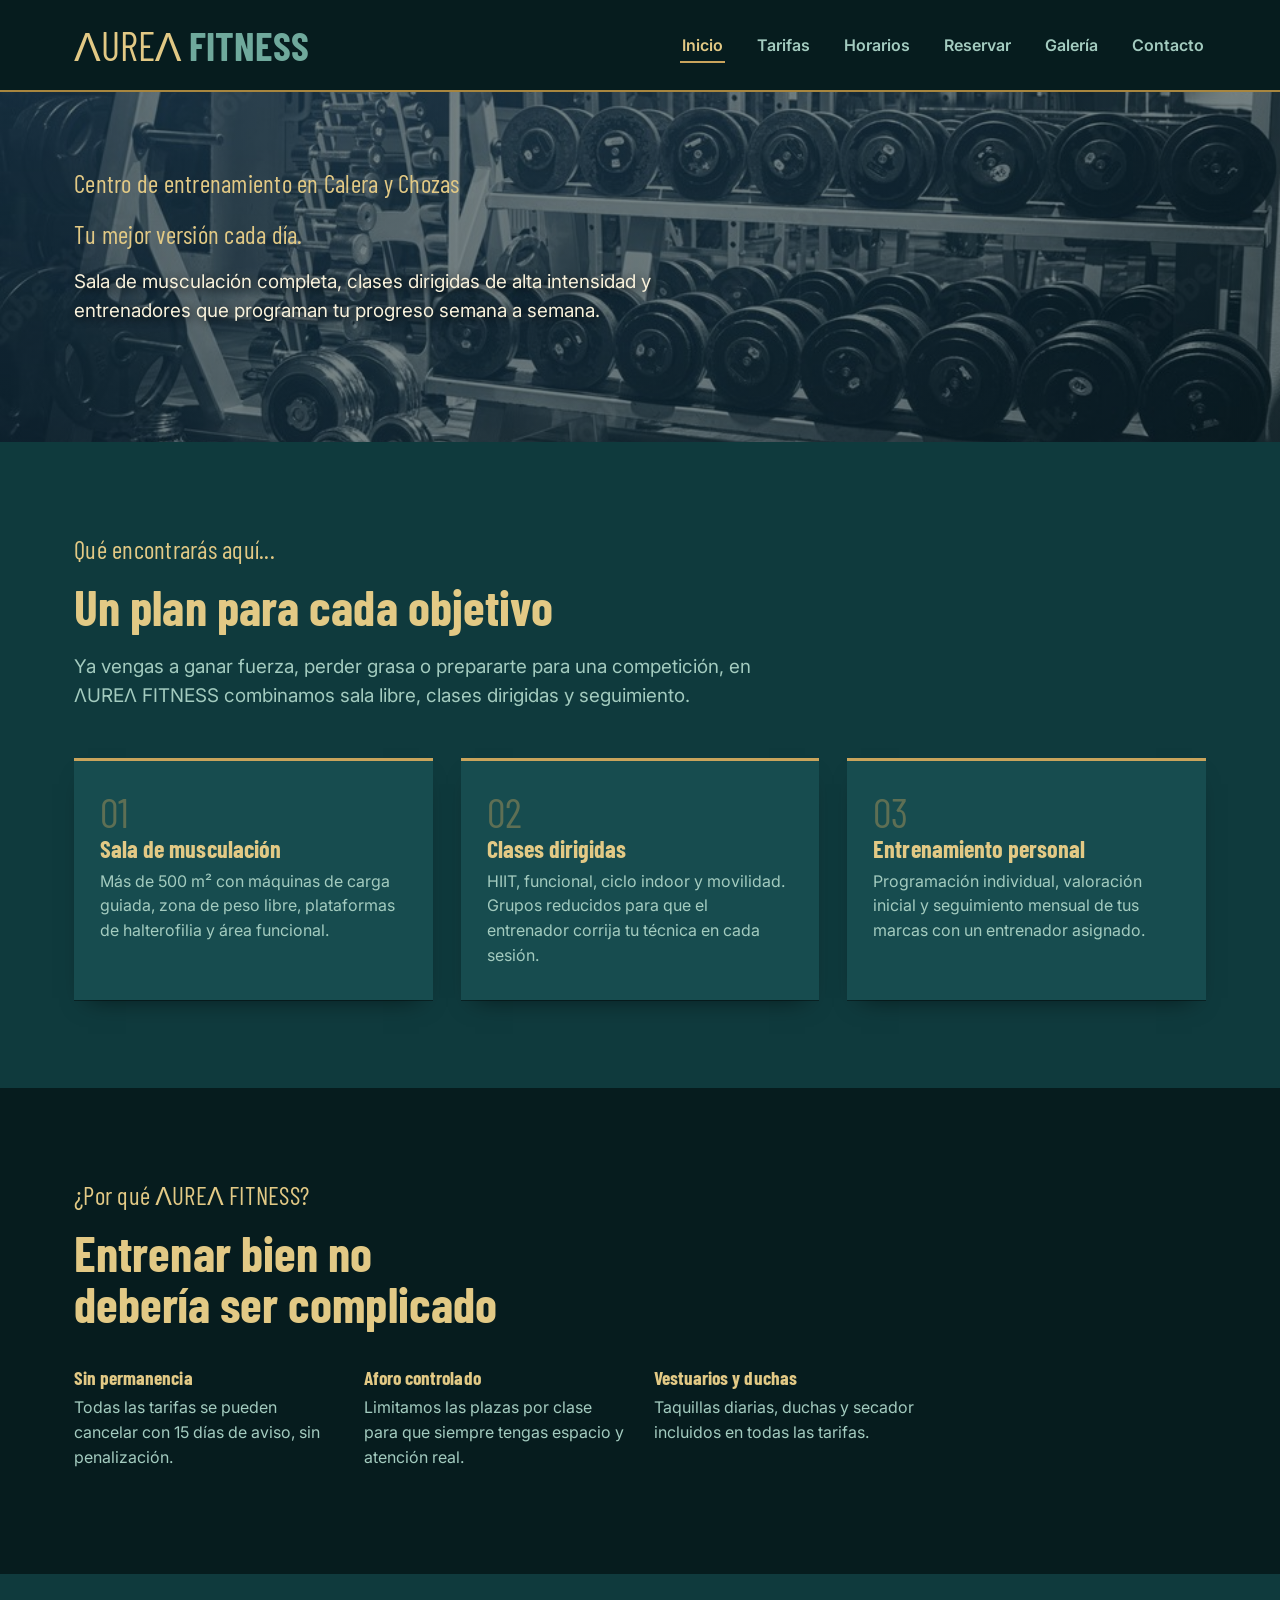
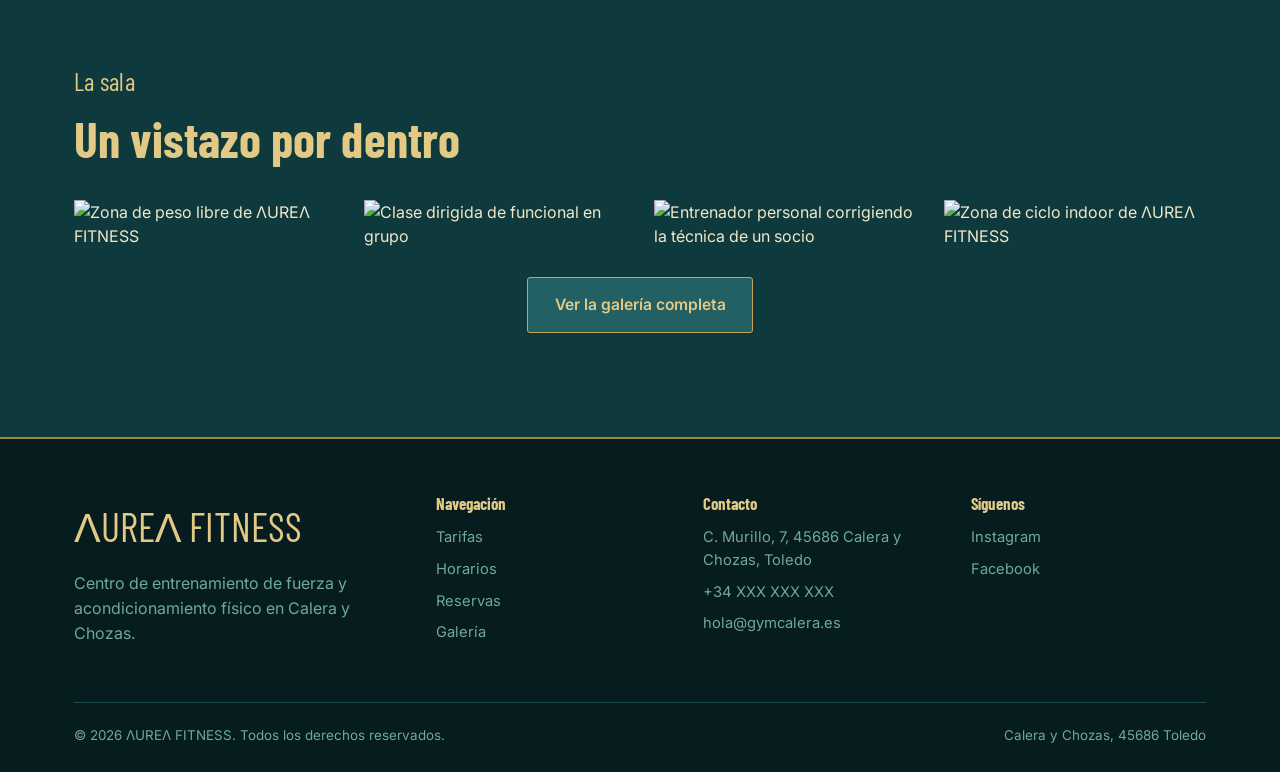
==== commit 91fd506c: "Actualización completa de la web" ====
--- a/index.html
+++ b/index.html
@@ -83,7 +83,7 @@
 
   <section class="section section--bone">
     <div class="container">
-      <span class="kicker">Qué encontrarás aquí</span>
+      <span class="kicker">Qué encontrarás aquí...</span>
       <h2>Un plan para cada objetivo</h2>
       <p class="lede" style="margin-bottom: 48px;">Ya vengas a ganar fuerza, perder grasa o prepararte para una competición, en ΛUREΛ FITNESS combinamos sala libre, clases dirigidas y seguimiento.</p>
       <div class="grid grid--3">
@@ -108,7 +108,7 @@
 
   <section class="section section--dark">
     <div class="container">
-      <span class="kicker">Por qué Calera</span>
+      <span class="kicker">¿Por qué ΛUREΛ FITNESS?</span>
       <h2 style="max-width: 20ch;">Entrenar bien no debería ser complicado</h2>
       <div class="grid grid--4" style="margin-top:40px;">
         <div>
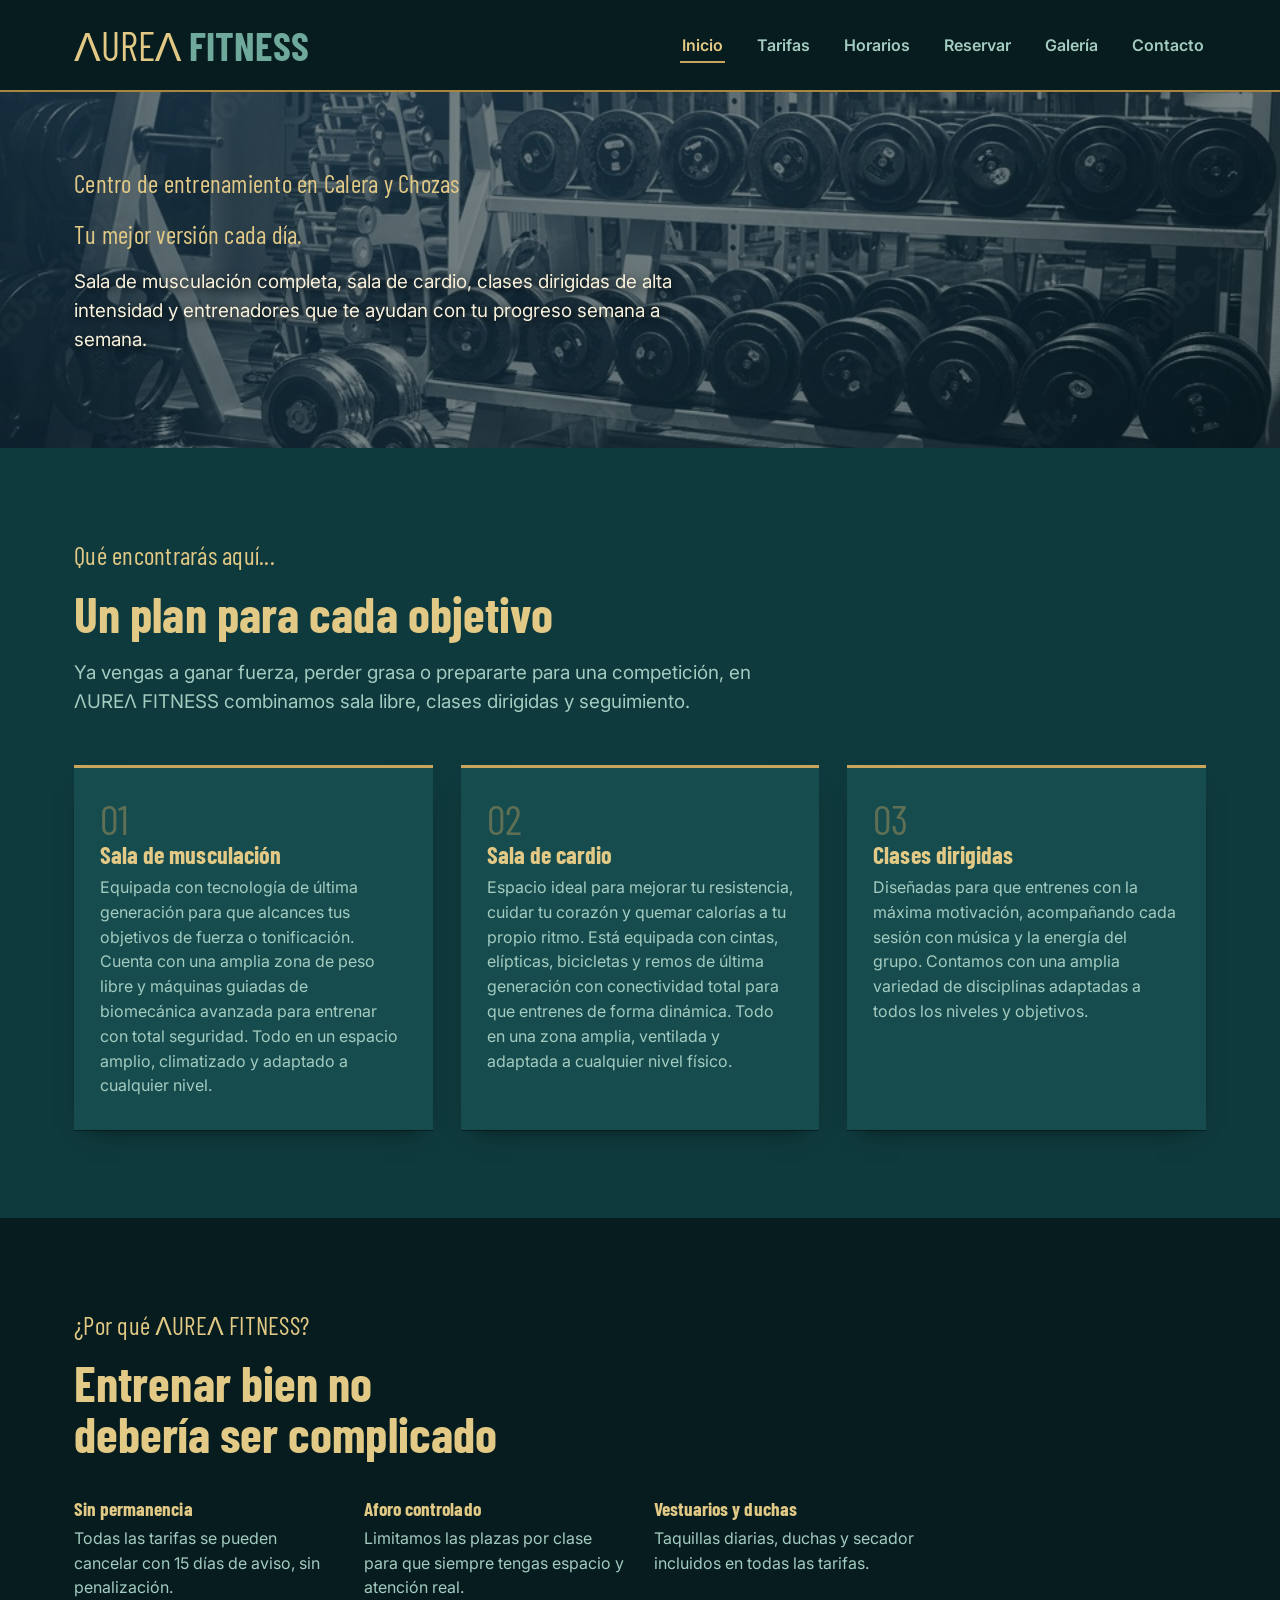
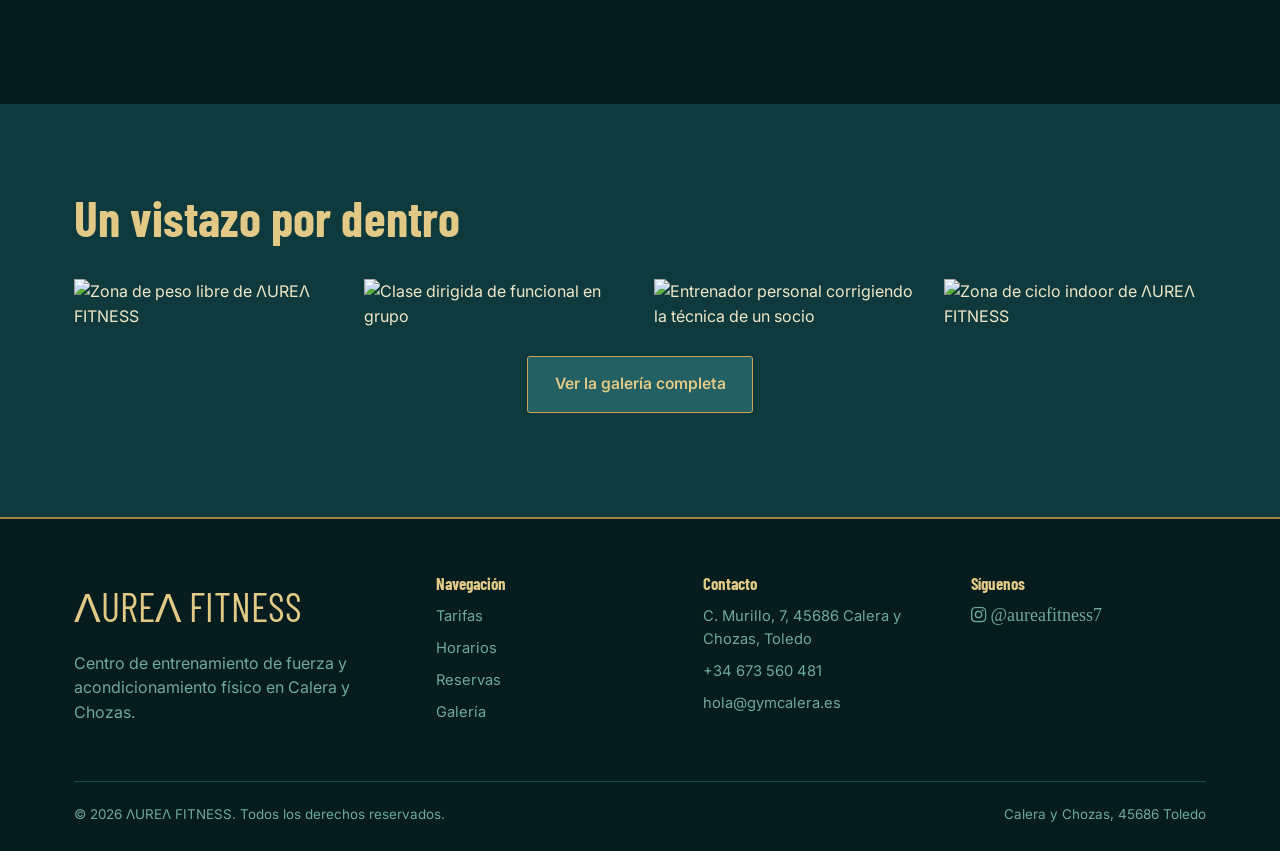
==== commit aa117c2d: "Actualización completa de la web" ====
--- a/index.html
+++ b/index.html
@@ -21,6 +21,8 @@
 <link rel="preconnect" href="https://fonts.gstatic.com" crossorigin>
 <link href="https://fonts.googleapis.com/css2?family=Barlow+Condensed:wght@500;600;700&family=Inter:wght@400;500;600;700&display=swap" rel="stylesheet">
 <link rel="stylesheet" href="assets/css/style.css">
+<link rel="stylesheet" href="https://cdnjs.cloudflare.com/ajax/libs/font-awesome/4.7.0/css/font-awesome.min.css">
+
 
 <script type="application/ld+json">
 {
@@ -77,7 +79,7 @@
       <div class="hero-copy">
         <span class="kicker">Centro de entrenamiento en Calera y Chozas</span>
         <span class="kicker">Tu mejor versión cada día.</span>
-        <p class="lede">Sala de musculación completa, clases dirigidas de alta intensidad y entrenadores que programan tu progreso semana a semana.</p>
+        <p class="lede">Sala de musculación completa, sala de cardio, clases dirigidas de alta intensidad y entrenadores que te ayudan con tu progreso semana a semana.</p>
     </div>
   </section>
 
@@ -90,18 +92,19 @@
         <article class="service">
           <div class="num">01</div>
           <h3>Sala de musculación</h3>
-          <p>Más de 500 m² con máquinas de carga guiada, zona de peso libre, plataformas de halterofilia y área funcional.</p>
+          <p>Equipada con tecnología de última generación para que alcances tus objetivos de fuerza o tonificación. Cuenta con una amplia zona de peso libre y máquinas guiadas de biomecánica avanzada para entrenar con total seguridad. Todo en un espacio amplio, climatizado y adaptado a cualquier nivel.</p>
         </article>
         <article class="service">
           <div class="num">02</div>
-          <h3>Clases dirigidas</h3>
-          <p>HIIT, funcional, ciclo indoor y movilidad. Grupos reducidos para que el entrenador corrija tu técnica en cada sesión.</p>
+          <h3>Sala de cardio</h3>
+          <p>Espacio ideal para mejorar tu resistencia, cuidar tu corazón y quemar calorías a tu propio ritmo. Está equipada con cintas, elípticas, bicicletas y remos de última generación con conectividad total para que entrenes de forma dinámica. Todo en una zona amplia, ventilada y adaptada a cualquier nivel físico.</p>
         </article>
         <article class="service">
           <div class="num">03</div>
-          <h3>Entrenamiento personal</h3>
-          <p>Programación individual, valoración inicial y seguimiento mensual de tus marcas con un entrenador asignado.</p>
+          <h3>Clases dirigidas</h3>
+          <p>Diseñadas para que entrenes con la máxima motivación, acompañando cada sesión con música y la energía del grupo. Contamos con una amplia variedad de disciplinas adaptadas a todos los niveles y objetivos. </p>
         </article>
+        
       </div>
     </div>
   </section>
@@ -129,7 +132,6 @@
 
   <section class="section section--bone">
     <div class="container">
-      <span class="kicker">La sala</span>
       <h2>Un vistazo por dentro</h2>
       <div class="grid grid--4" style="margin-top:36px;">
         <img src="https://picsum.photos/seed/calera-1/500/500" alt="Zona de peso libre de ΛUREΛ FITNESS" loading="lazy">
@@ -163,15 +165,16 @@
         <h4>Contacto</h4>
         <ul>
           <li>C. Murillo, 7, 45686 Calera y Chozas, Toledo</li>
-          <li>+34 XXX XXX XXX</li>
+          <li>+34 673 560 481</li>
           <li><a href="mailto:hola@gymcalera.es">hola@gymcalera.es</a></li>
         </ul>
       </div>
       <div>
         <h4>Síguenos</h4>
         <ul>
-          <li><a href="https://www.instagram.com/gymcalera">Instagram</a></li>
-          <li><a href="https://www.facebook.com/gymcalera">Facebook</a></li>
+          <li><a href="https://www.instagram.com/aureafitness7?fqnt=MWZwZjFvYjJ5NXQ3cQ%3D%3D" target="_blank" rel="noopener noreferrer" aria-label="@aureafitness7">
+              <i class="fa fa-instagram" style="font-size: 18px;">   @aureafitness7</i>
+              </a></li>
         </ul>
       </div>
     </div>
--- a/assets/css/style.css
+++ b/assets/css/style.css
@@ -622,4 +622,4 @@
   *{ animation: none !important; transition: none !important; scroll-behavior: auto !important; }
 }
 
-:focus-visible{ outline: 3px solid var(--gold-300); outline-offset: 2px; }
+:focus-visible{ outline: 3px solid var(--gold-300); outline-offset: 2px; }
